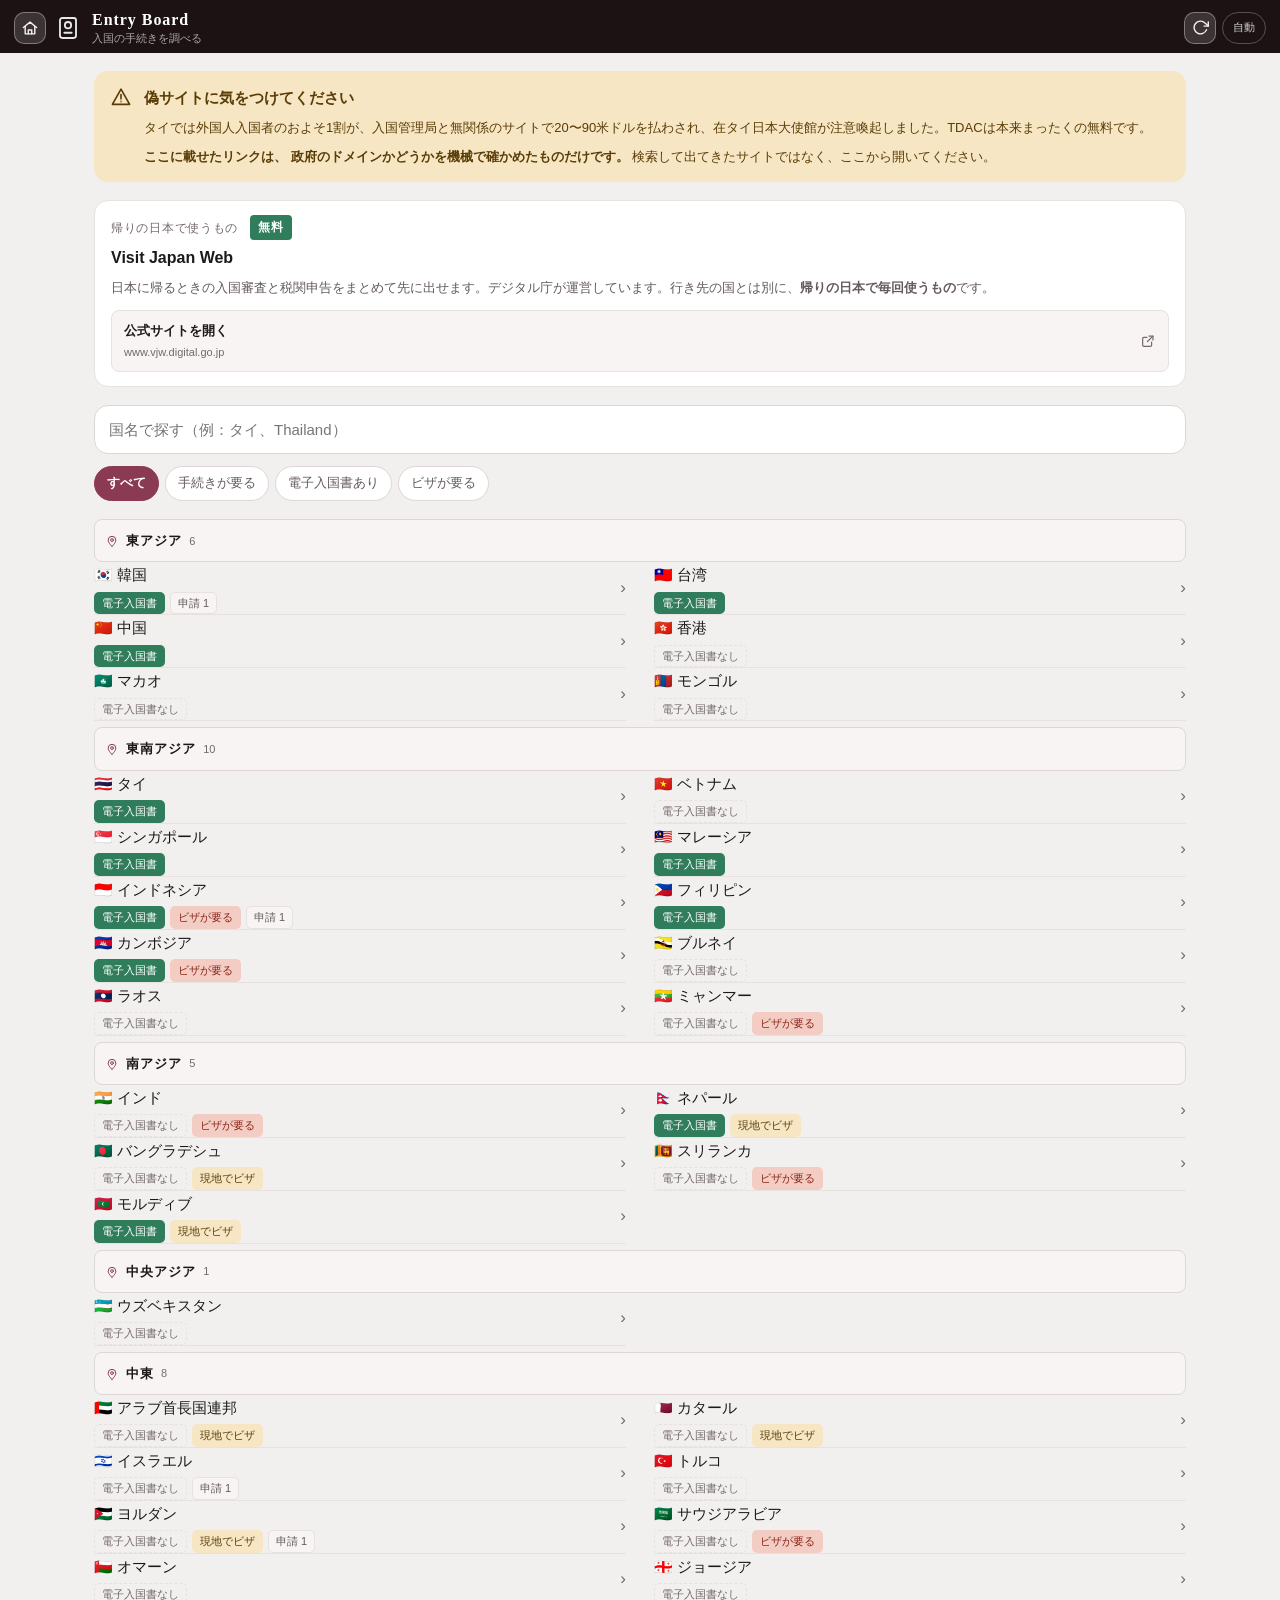
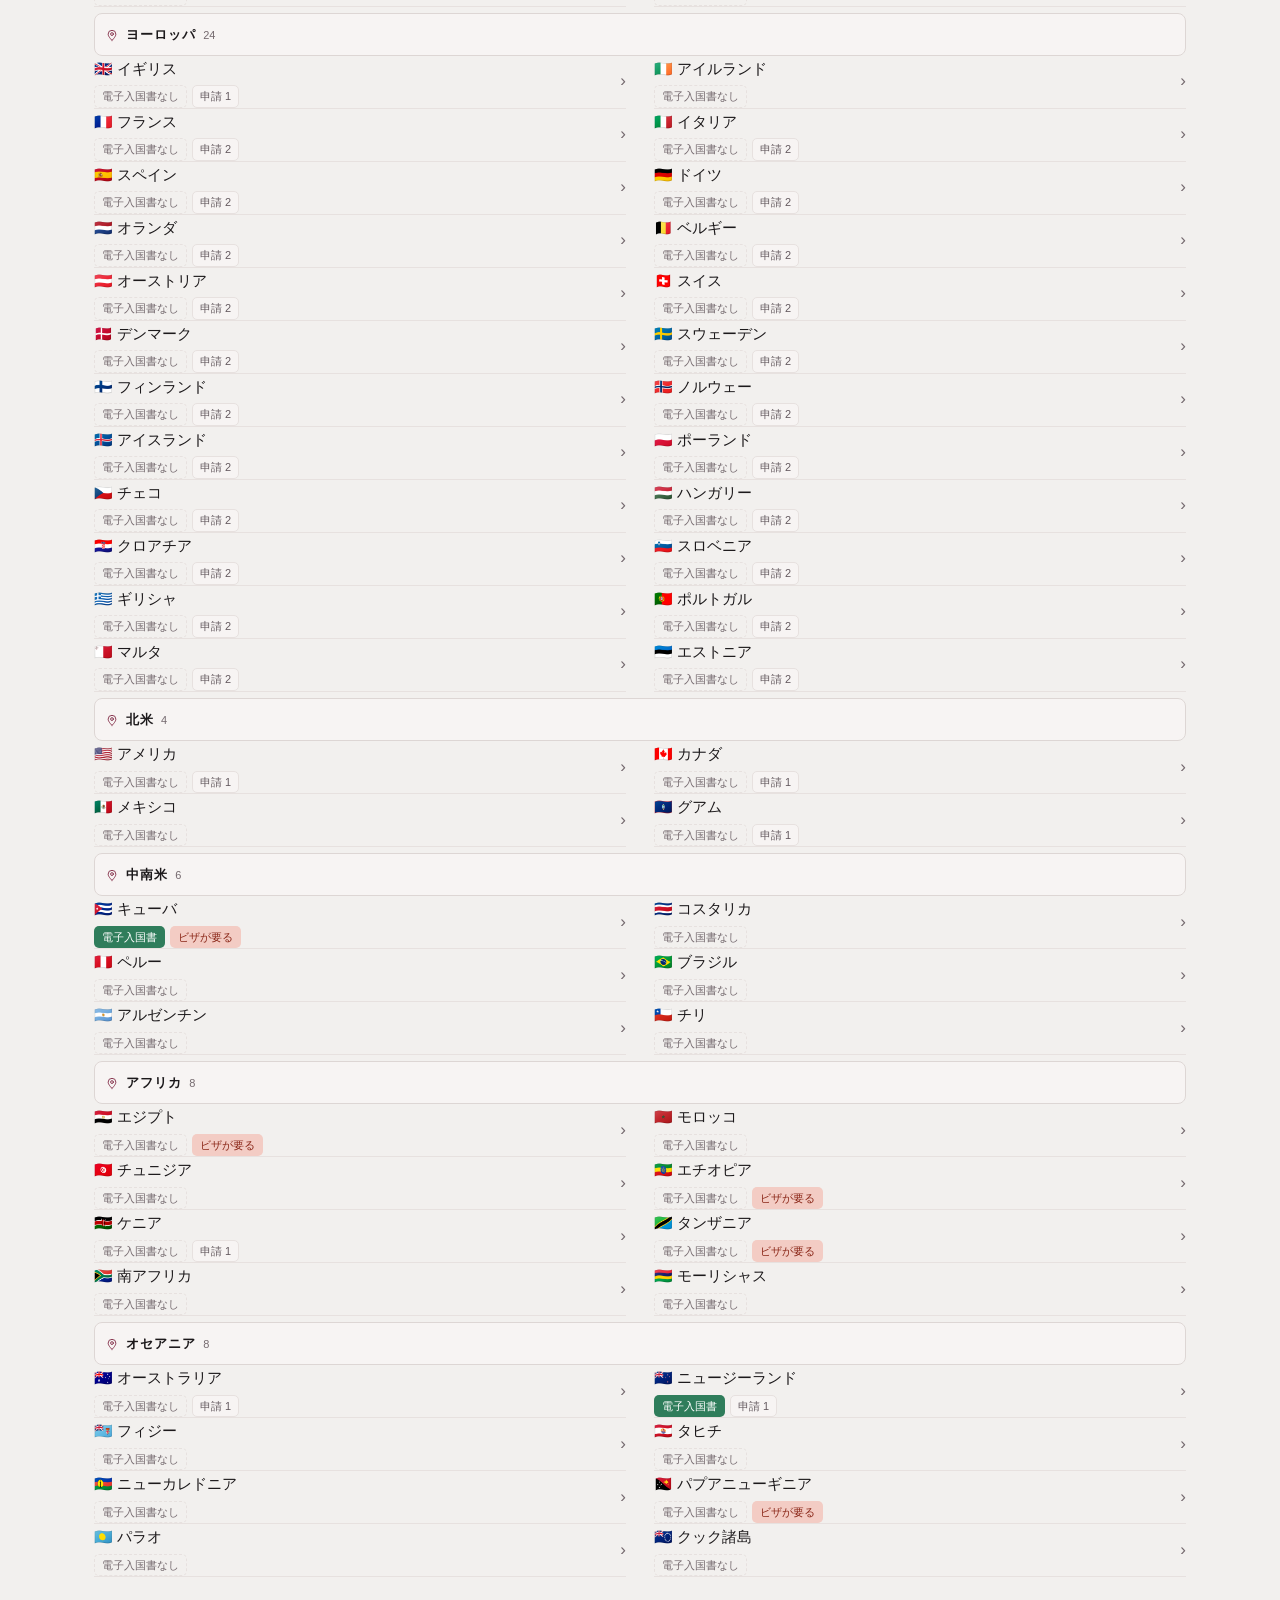
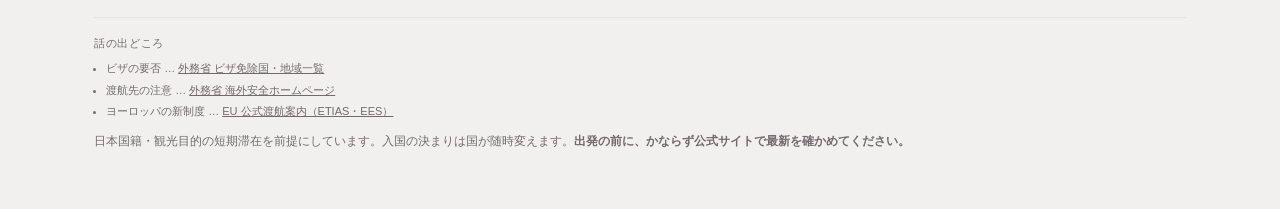
==== Entry-Board/index.html @ 62bd561e "入国の手続きを Entry Board として独立したアプリにした" ====
<!DOCTYPE html>
<html lang="ja">
<head>
<meta charset="UTF-8">
<meta name="viewport" content="width=device-width, initial-scale=1, viewport-fit=cover">
<meta name="apple-mobile-web-app-capable" content="yes">
<meta name="apple-mobile-web-app-status-bar-style" content="black-translucent">
<meta name="apple-mobile-web-app-title" content="Entry Board">
<meta name="theme-color" content="#1c1214">
<link rel="manifest" href="manifest.json">
<link rel="apple-touch-icon" href="img/app-icon-180.png">
<link rel="icon" type="image/png" sizes="192x192" href="img/app-icon-192.png">
<link rel="icon" type="image/png" sizes="512x512" href="img/app-icon-512.png">
<title>Entry Board</title>
<script>
/* 画面が描かれる前に明暗を決めます。
   ここを後回しにすると、暗い設定の端末で一瞬だけ白い画面が出てしまいます。 */
(function () {
  try {
    var pref = localStorage.getItem('entry-board-v1:theme') || 'auto';
    var dark = pref === 'dark' ||
               (pref === 'auto' && matchMedia('(prefers-color-scheme: dark)').matches);
    document.documentElement.dataset.theme = dark ? 'dark' : 'light';
  } catch (e) {
    document.documentElement.dataset.theme = 'light';
  }
})();
</script>
<!-- ★ ?v= は「読み込み直させるための版番号」です。
     css か js を直したら、ここの数字をすべて同じ値に1つ上げてください。 -->
<link rel="stylesheet" href="css/style.css?v=20260817a">
<!-- 色と書体。style.css より後ろで読むこと（土台の色を上書きするため） -->
<link rel="stylesheet" href="css/design.css?v=20260817a">
</head>
<body>

<!-- ===== しるしのもと =====
     形をここに1回だけ書いて、下や js から <use href="#i-○○"> で呼び出します。
     ★ i-home は Trip Board / Flight Board / Pack Board と同じ形です。
       4つそろえてください。 -->
<svg class="sprite" aria-hidden="true" focusable="false">
  <symbol id="i-home" viewBox="0 0 24 24">
    <g fill="none" stroke="currentColor" stroke-width="1.9"
       stroke-linecap="round" stroke-linejoin="round">
      <path d="M3.2 11.3 12 4.2l8.8 7.1"/>
      <path d="M5.6 10.1v9.7h12.8v-9.7"/>
      <path d="M9.7 19.8v-5.2h4.6v5.2"/>
    </g>
  </symbol>

  <!-- アプリのしるし。パスポートに判が押された形。アイコンと同じです -->
  <symbol id="i-passport" viewBox="0 0 24 24">
    <g fill="none" stroke="currentColor" stroke-width="1.7"
       stroke-linecap="round" stroke-linejoin="round">
      <rect x="4.6" y="2.8" width="14.8" height="18.4" rx="2.2"/>
      <circle cx="12" cy="9.4" r="2.9"/>
      <path d="M8.6 16.4h6.8"/>
    </g>
  </symbol>

  <!-- 外へ出るしるし。公式サイトへのリンクに付けます -->
  <symbol id="i-external" viewBox="0 0 24 24">
    <g fill="none" stroke="currentColor" stroke-width="1.8"
       stroke-linecap="round" stroke-linejoin="round">
      <path d="M13.4 4.6h6v6"/>
      <path d="m19.4 4.6-8.2 8.2"/>
      <path d="M17.4 13.8v4.4a1.8 1.8 0 0 1-1.8 1.8H5.8A1.8 1.8 0 0 1 4 18.2V8.4
               a1.8 1.8 0 0 1 1.8-1.8h4.4"/>
    </g>
  </symbol>

  <!-- 気をつけることのしるし -->
  <symbol id="i-warn" viewBox="0 0 24 24">
    <g fill="none" stroke="currentColor" stroke-width="1.8"
       stroke-linecap="round" stroke-linejoin="round">
      <path d="M12 3.4 21.4 20H2.6z"/>
      <path d="M12 9.4v4.6"/>
      <circle cx="12" cy="17" r=".2"/>
    </g>
  </symbol>

  <symbol id="i-search" viewBox="0 0 24 24">
    <g fill="none" stroke="currentColor" stroke-width="1.9" stroke-linecap="round">
      <circle cx="10.6" cy="10.6" r="6.6"/>
      <path d="m15.6 15.6 4.4 4.4"/>
    </g>
  </symbol>

  <!-- エリアの見出し -->
  <symbol id="i-pin" viewBox="0 0 24 24">
    <g fill="none" stroke="currentColor" stroke-width="1.7"
       stroke-linecap="round" stroke-linejoin="round">
      <path d="M12 21.2s6.6-6 6.6-10.6a6.6 6.6 0 1 0-13.2 0C5.4 15.2 12 21.2 12 21.2z"/>
      <circle cx="12" cy="10.4" r="2.4"/>
    </g>
  </symbol>

  <!-- 更新のしるし。時計回りの矢印は「読み込み直す」の共通の形です -->
  <symbol id="i-refresh" viewBox="0 0 24 24">
    <g fill="none" stroke="currentColor" stroke-width="2"
       stroke-linecap="round" stroke-linejoin="round">
      <polyline points="23 4 23 10 17 10"/>
      <path d="M20.49 15a9 9 0 1 1-2.12-9.36L23 10"/>
    </g>
  </symbol>
</svg>

<!-- ===== ヘッダー ===== -->
<header class="app-header">
  <div class="app-header__inner">
    <!-- 旅の道具箱（玄関）へ戻る。4つのアプリで同じ形・同じ大きさです -->
    <a class="home-link" href="../"
       title="旅の道具箱に戻る" aria-label="旅の道具箱に戻る">
      <svg class="home-link__icon" aria-hidden="true"><use href="#i-home"/></svg>
    </a>
    <button type="button" class="app-title" id="homeBtn" title="上に戻る">
      <span class="app-title__mark" aria-hidden="true">
        <svg class="app-title__glyph"><use href="#i-passport"/></svg>
      </span>
      <span class="app-title__text">
        <span class="app-title__main">Entry Board</span>
        <span class="app-title__sub">入国の手続きを調べる</span>
      </span>
    </button>
    <div class="head-btns">
      <!-- 手動での更新。ふだんは sw.js が自動で新しくします（js/update.js） -->
      <button type="button" class="head-icon" id="updateBtn"
              title="最新版に更新" aria-label="最新版に更新">
        <svg class="head-icon__i" aria-hidden="true"><use href="#i-refresh"/></svg>
      </button>
      <button type="button" class="head-btn" id="themeBtn">自動</button>
    </div>
  </div>
</header>

<main class="page">

  <section class="notice" id="loading">
    <span class="loader" aria-hidden="true">
      <svg class="loader__mark"><use href="#i-passport"/></svg>
    </span>
    <p class="notice__text">データを読み込んでいます…</p>
  </section>
  <section class="notice notice--error is-hidden" id="loadError">
    <p class="notice__text" id="loadErrorText"></p>
  </section>

  <div class="view is-hidden" id="view">

    <!-- ★この注意書きはいちばん上から動かさないでください。
         偽サイトで金を払ってしまう事故を防ぐのが、このアプリの一番の役目です。 -->
    <div class="alert">
      <svg class="alert__i" aria-hidden="true"><use href="#i-warn"/></svg>
      <div class="alert__body">
        <p class="alert__title">偽サイトに気をつけてください</p>
        <p class="alert__text" id="warnText"></p>
        <p class="alert__text"><strong>ここに載せたリンクは、
          政府のドメインかどうかを機械で確かめたものだけです。</strong>
          検索して出てきたサイトではなく、ここから開いてください。</p>
      </div>
    </div>

    <div class="vjw" id="japan"></div>

    <div class="search">
      <input type="search" class="search__input" id="search"
             placeholder="国名で探す（例：タイ、Thailand）"
             autocomplete="off" autocorrect="off" autocapitalize="off" spellcheck="false">
      <button type="button" class="search__clear is-hidden" id="searchClear" aria-label="消す">✕</button>
    </div>

    <div class="chips" id="filterChips"></div>

    <ul class="list" id="list"></ul>
  </div>

</main>

<!-- ===== 国ごとの中身 ===== -->
<div class="sheet-backdrop is-hidden" id="sheetBackdrop"></div>
<aside class="sheet is-hidden" id="sheet" role="dialog" aria-modal="true"
       aria-labelledby="sheetTitle">
  <div class="sheet__grip"></div>
  <div class="sheet__head">
    <h2 class="sheet__title" id="sheetTitle"></h2>
    <button type="button" class="sheet__close" id="sheetClose" aria-label="閉じる">✕</button>
  </div>
  <div class="sheet__body" id="sheetBody"></div>
</aside>

<script src="js/config.js?v=20260817a"></script>
<script src="js/app.js?v=20260817a"></script>
<script src="js/update.js?v=20260817a"></script>
</body>
</html>
---- Entry-Board/css/style.css ----
/* ============================================================
 *  Entry Board — 配置と大きさ
 *
 *  上半分は Trip Board の style.css から、共通の部品だけを
 *  そのまま持ってきています（ヘッダー・探す・一覧・詳細パネル）。
 *  4つのアプリで押す場所と大きさを揃えるためです。
 *  ★手で書き写したものではありません。中身を変えるときは、
 *    Trip Board 側も一緒に見てください。
 *
 *  下半分がこのアプリだけのものです。
 * ========================================================== */

/* ============================================================
 *  Trip Board — 土台
 *
 *  配置・大きさ・並び方はこのファイルが決めます。
 *  色と書体は design.css が後から重ねます。
 * ============================================================ */
* { box-sizing: border-box; }

html, body {
  margin: 0;
  padding: 0;
}

body {
  font-family: -apple-system, BlinkMacSystemFont, "Hiragino Sans",
               "Hiragino Kaku Gothic ProN", "Yu Gothic", sans-serif;
  font-size: 15px;
  line-height: 1.7;
  background: var(--bg);
  color: var(--text);
  -webkit-text-size-adjust: 100%;
  overflow-wrap: anywhere;
}

body.is-locked { overflow: hidden; }

a { color: inherit; }

/* ---------- しるし（アイコン） ----------
   形は index.html の <symbol> にあります。ここでは置き方だけを決めます。
   しるしのきまり：四角い枠で囲んだものは押せる、囲みのないものは飾りや目印。
   囲みを足すときは、押せるかどうかを確かめてからにしてください。 */
.sprite {
  position: absolute;
  width: 0;
  height: 0;
  overflow: hidden;
}

/* ---------- ヘッダー ---------- */
.app-header {
  position: sticky;
  top: 0;
  z-index: 30;
  background: var(--header-bg);
  padding-top: env(safe-area-inset-top);
}

.app-header__inner {
  display: flex;
  align-items: center;
  gap: 8px;
  padding: 10px 14px 8px;
}

/* ヘッダー左上の「旅の道具箱に戻る」ボタン。
   前は ◀ の1文字でしたが、薄くて小さく、戻る先も伝わりませんでした。
   家の形と塗りを入れて、押せる場所だとひと目で分かるようにしています。
   Flight Board 側と同じ寸法・同じ色にそろえてあります。 */
.home-link {
  position: relative;
  flex: 0 0 auto;
  width: 32px;
  height: 32px;
  display: flex;
  align-items: center;
  justify-content: center;
  border-radius: 10px;
  text-decoration: none;
  color: rgba(255, 255, 255, .92);
  background: rgba(255, 255, 255, .14);
  border: 1px solid rgba(255, 255, 255, .34);
}

/* 見た目は32pxのまま、指の当たり判定だけ44pxに広げます。
   見た目を44pxにするとヘッダーが窮屈になるためです。
   右隣のタイトルとは2px空くので、押し間違えは起きません。 */
.home-link::after {
  content: "";
  position: absolute;
  top: 50%;
  left: 50%;
  width: 44px;
  height: 44px;
  transform: translate(-50%, -50%);
}

.home-link__icon {
  width: 18px;
  height: 18px;
  display: block;
  fill: none;
  stroke: currentColor;
  stroke-width: 1.9;
  stroke-linecap: round;
  stroke-linejoin: round;
}

.home-link:active { background: rgba(255, 255, 255, .26); }

.app-title {
  display: flex;
  align-items: center;
  gap: 10px;
  background: none;
  border: 0;
  padding: 0;
  min-width: 0;
  color: #fff;
  font: inherit;
  text-align: left;
  cursor: pointer;
}

/* アプリのしるし。玄関のカードに置いてある地球と同じ形です。
   ここは囲みを付けません。左隣のホームボタンだけが囲みを持つので、
   「囲みがあるほうが押す場所」という区別がヘッダーの中で保てます。 */
.app-title__mark {
  flex: 0 0 auto;
  width: 28px;
  height: 28px;
  display: flex;
  align-items: center;
  justify-content: center;
}

.app-title__glyph { width: 26px; height: 26px; display: block; }

.app-title__text {
  display: flex;
  flex-direction: column;
  min-width: 0;
}

.app-title__main { font-size: 16px; line-height: 1.3; }

.app-title__sub {
  font-size: 10.5px;
  line-height: 1.4;
  color: rgba(255, 255, 255, .62);
}

.head-btns { margin-left: auto; display: flex; gap: 6px; flex: 0 0 auto; }

.head-btn {
  padding: 5px 10px;
  border: 1px solid rgba(255, 255, 255, .25);
  border-radius: 999px;
  background: transparent;
  color: rgba(255, 255, 255, .8);
  font: inherit;
  font-size: 10.5px;
  cursor: pointer;
  white-space: nowrap;
}

.head-btn:active { background: rgba(255, 255, 255, .1); }

/* ---------- ページ ---------- */
.page {
  max-width: 720px;
  margin: 0 auto;
  padding: 18px 14px 56px;
}

.view { animation: fade .18s ease; }

@keyframes fade { from { opacity: 0; } to { opacity: 1; } }

.is-hidden { display: none !important; }

.notice { padding: 40px 0; text-align: center; }

.notice__text { color: var(--text-sub); font-size: 13px; }

.notice--error .notice__text { color: var(--danger); }

/* 読み込み中のしるし。地球のまわりを点線の航路が回ります。
   ただの丸を回すより、このアプリが何を扱っているかが待ち時間に伝わります。 */
.loader {
  position: relative;
  display: block;
  width: 54px;
  height: 54px;
  margin: 0 auto 14px;
  color: var(--text-weak);
}

.loader__ring {
  position: absolute;
  inset: 0;
  width: 100%;
  height: 100%;
  animation: orbit 2.6s linear infinite;
}

.loader__mark { position: absolute; inset: 13px; width: 28px; height: 28px; }

@keyframes orbit { to { transform: rotate(360deg); } }

/* 動きを減らす設定の端末では回しません */
@media (prefers-reduced-motion: reduce) {
  .loader__ring { animation: none; }
}

.empty {
  padding: 28px 12px;
  text-align: center;
  color: var(--text-weak);
  font-size: 13px;
  list-style: none;
}

.empty__i {
  display: block;
  width: 26px;
  height: 26px;
  margin: 0 auto 10px;
  opacity: .45;
}

/* ---------- 検索欄 ---------- */
.search { position: relative; margin: 0 0 12px; }

.search__input {
  width: 100%;
  padding: 11px 38px 11px 14px;
  border: 1px solid var(--line);
  border-radius: var(--radius);
  background: var(--surface);
  color: var(--text);
  font: inherit;
  font-size: 15px;         /* iOS で拡大されないよう16px近くを保つ */
  -webkit-appearance: none;
}

.search__input:focus { outline: 2px solid var(--accent); outline-offset: -1px; }

.search__clear {
  position: absolute;
  right: 6px;
  top: 50%;
  transform: translateY(-50%);
  width: 28px;
  height: 28px;
  border: 0;
  border-radius: 50%;
  background: var(--surface-2);
  color: var(--text-sub);
  font-size: 12px;
  cursor: pointer;
}

.chips {
  display: flex;
  flex-wrap: wrap;
  gap: 6px;
  margin-bottom: 12px;
}

.chips--months .chip { min-width: 44px; justify-content: center; }

.chip {
  display: inline-flex;
  align-items: center;
  gap: 4px;
  padding: 6px 12px;
  border: 1px solid var(--line);
  border-radius: 999px;
  background: var(--surface);
  color: var(--text-sub);
  font: inherit;
  font-size: 12.5px;
  cursor: pointer;
  white-space: nowrap;
}

/* ---------- 一覧 ---------- */
.list { list-style: none; margin: 0; padding: 0; }

.list__item {
  display: flex;
  align-items: center;
  gap: 12px;
  border-bottom: 1px solid var(--line-2);
  cursor: pointer;
}

.list__item:active { background: var(--surface-2); }

/* エリアの見出し。上に貼り付いて、下へたどっても今どのエリアかが分かります */
.list__group {
  position: sticky;
  top: var(--header-h, 0px);
  z-index: 5;
  display: flex;
  /* しるしを足したので、文字の下端そろえ（baseline）から中央そろえに変えました。
     baseline のままだと、絵だけが一段下がって見えます。 */
  align-items: center;
  gap: 7px;
  padding: 10px 10px 9px;
  margin-top: 6px;
  background: var(--surface-2);
  border: 1px solid var(--line);
  border-radius: 8px;
  font-size: 13px;
  font-weight: 600;
  letter-spacing: .08em;
  color: var(--text);
}

.list__group-n { font-size: 11px; font-weight: 400; color: var(--text-weak);
                 letter-spacing: 0; }

.list__group-i { flex: 0 0 auto; width: 14px; height: 14px; color: var(--accent); }

.list__body { flex: 1 1 auto; min-width: 0; }

.list__name {
  margin: 0;
  font-size: 15px;
  overflow: hidden;
  text-overflow: ellipsis;
  white-space: nowrap;
}

.list__chev { flex: 0 0 auto; color: var(--text-weak); font-size: 17px; }

/* ---------- 詳細パネル ---------- */
.sheet-backdrop {
  position: fixed;
  inset: 0;
  z-index: 40;
  background: rgba(0, 0, 0, .42);
}

.sheet {
  position: fixed;
  z-index: 41;
  left: 0;
  right: 0;
  bottom: 0;
  max-height: 90vh;
  display: flex;
  flex-direction: column;
  background: var(--surface);
  border-radius: 18px 18px 0 0;
  box-shadow: 0 -8px 40px rgba(0, 0, 0, .22);
  animation: slideup .22s ease;
}

@keyframes slideup { from { transform: translateY(14px); opacity: .6; } }

@media (min-width: 700px) {
  .sheet {
    left: 50%;
    right: auto;
    bottom: auto;
    top: 50%;
    width: 640px;
    transform: translate(-50%, -50%);
    border-radius: 18px;
    max-height: 86vh;
  }
  @keyframes slideup { from { opacity: .4; } }
}

.sheet__grip {
  width: 36px;
  height: 4px;
  border-radius: 999px;
  background: var(--line);
  margin: 8px auto 0;
}

.sheet__head {
  display: flex;
  align-items: center;
  gap: 10px;
  padding: 10px 16px 8px;
  border-bottom: 1px solid var(--line-2);
}

.sheet__title { margin: 0; font-size: 18px; flex: 1 1 auto; }

.sheet__close {
  flex: 0 0 auto;
  width: 30px; height: 30px;
  border: 0;
  border-radius: 50%;
  background: var(--surface-2);
  color: var(--text-sub);
  cursor: pointer;
}

.sheet__body {
  overflow-y: auto;
  -webkit-overflow-scrolling: touch;
  padding: 16px 16px calc(28px + env(safe-area-inset-bottom));
}

/* ---------- 出典 ---------- */
.sources {
  margin-top: 40px;
  padding-top: 16px;
  border-top: 1px solid var(--line-2);
  font-size: 11px;
  color: var(--text-weak);
}

.sources__head { margin: 0 0 6px; letter-spacing: .06em; }

.sources ul { margin: 0; padding-left: 1.1em; }

.sources li { margin-bottom: 3px; }

/* ===== 更新ボタン =====
   ホームボタンと同じ「囲みのある四角＝押せる」に揃えています。
   押しているあいだは矢印が回って、待っていることが分かるようにします。 */
.head-icon {
  position: relative;
  flex: 0 0 auto;
  width: 32px;
  height: 32px;
  display: flex;
  align-items: center;
  justify-content: center;
  padding: 0;
  border-radius: 10px;
  font: inherit;
  cursor: pointer;
}

/* 見た目は32pxのまま、指の当たり判定だけ44pxに広げます */
.head-icon::after {
  content: "";
  position: absolute;
  top: 50%;
  left: 50%;
  width: 44px;
  height: 44px;
  transform: translate(-50%, -50%);
}

.head-icon__i { width: 17px; height: 17px; display: block; }

.head-icon.is-busy { pointer-events: none; }

.head-icon.is-busy .head-icon__i { animation: spin .9s linear infinite; }

@keyframes spin { to { transform: rotate(360deg); } }

@media (prefers-reduced-motion: reduce) {
  .head-icon.is-busy .head-icon__i { animation: none; opacity: .5; }
}

/* ===== 画面の上に出る短い知らせ =====
   押したのに何も言われないと、効いたのかどうか分かりません。 */
.toast {
  position: fixed;
  left: 50%;
  top: calc(14px + env(safe-area-inset-top));
  z-index: 60;
  margin: 0;
  padding: 9px 18px;
  max-width: calc(100vw - 32px);
  border-radius: 999px;
  font-size: 13px;
  text-align: center;
  transform: translate(-50%, -14px);
  opacity: 0;
  transition: opacity .3s ease, transform .3s ease;
  pointer-events: none;
}

.toast.is-on { opacity: 1; transform: translate(-50%, 0); }

.head-icon {
  border: 1px solid rgba(255, 255, 255, .34);
  background: rgba(255, 255, 255, .14);
  color: rgba(255, 255, 255, .92);
}

.head-icon:active { background: rgba(255, 255, 255, .26); }

.toast {
  background: var(--text);
  color: var(--bg);
  box-shadow: 0 2px 10px rgba(0, 0, 0, .3);
}

/* ============================================================
 *  パソコンなど横に広い画面
 *
 *  中身の幅を720pxで止めていたので、1440pxの画面では
 *  左右に360pxずつ空いていました。使える場所を増やします。
 *
 *  ただし「1本の列のまま横に伸ばす」のはしません。
 *  国名と右端の矢印が離れすぎて、目で追えなくなるからです。
 *  一覧は2列に分け、表は列の幅の配り方を変えます。
 * ============================================================ */
@media (min-width: 900px) {
  .page { max-width: 1120px; }
  /* ---- 探す・時差の一覧を2列にする ---- */
  .list {
    display: grid;
    grid-template-columns: 1fr 1fr;
    column-gap: 28px;
  }
  /* エリアの見出しと「見つかりません」は2列にまたがらせます */
  .list__group,
  .empty { grid-column: 1 / -1; }
}

/* さらに広い画面。むやみに広げると1行が長くなりすぎるので、
   ここで頭打ちにします。 */
@media (min-width: 1400px) {
  .page { max-width: 1240px; }
}

/* ============================================================
 *  ここからが Entry Board だけのもの
 *
 *  見た目でいちばん大事なのは「料金」と「公式サイトへの入口」です。
 *  偽サイトで金を払う事故を防ぐのがこのアプリの役目なので、
 *  無料かどうかがひと目で分かるようにしています。
 * ========================================================== */

/* ---- 偽サイトの注意。いちばん上から動かさないこと ---- */
.alert {
  display: flex; gap: 12px; align-items: flex-start;
  margin: 0 0 18px; padding: 14px 16px;
  border-radius: var(--radius);
  background: var(--warn-bg); color: var(--warn-fg);
}
.alert__i { width: 22px; height: 22px; flex: 0 0 22px; margin-top: 1px; }
.alert__title { margin: 0 0 6px; font-weight: 700; font-size: 15px; }
.alert__text { margin: 0 0 6px; font-size: 13px; line-height: 1.75; }
.alert__text:last-child { margin-bottom: 0; }

/* ---- 帰りの日本 ---- */
.vjw {
  margin: 0 0 18px; padding: 14px 16px;
  border: 1px solid var(--line-2); border-radius: var(--radius);
  background: var(--surface);
}
.vjw__head { margin: 0 0 4px; font-size: 12px; letter-spacing: .06em;
             color: var(--text-weak); }
.vjw__name { margin: 0 0 6px; font-weight: 700; font-size: 16px; }
.vjw__note { margin: 0 0 10px; font-size: 13px; line-height: 1.75;
             color: var(--text-sub); }

/* ---- 一覧の行に出すしるし ---- */
.etags { margin: 4px 0 0; display: flex; flex-wrap: wrap; gap: 5px; }
.etag {
  display: inline-block; padding: 2px 7px; border-radius: 5px;
  font-size: 11px; line-height: 1.5; white-space: nowrap;
  border: 1px solid var(--line-2); color: var(--text-sub);
}
.etag--card   { border-color: transparent; background: var(--ok); color: var(--on-ok); }
.etag--visa   { border-color: transparent; background: var(--need-bg);
                color: var(--need-fg); }
.etag--onsite { border-color: transparent; background: var(--warn-bg);
                color: var(--warn-fg); }
.etag--other  { background: var(--surface-2); }
.etag--dim    { color: var(--text-weak); border-style: dashed; }

/* ---- 手続きの札 ---- */
.procs { margin: 4px 0 0; }
.proc {
  margin: 0 0 10px; padding: 12px 14px;
  border: 1px solid var(--line-2); border-radius: 10px;
  background: var(--surface);
  /* 左の帯で種類が分かります。文字を読む前に当たりが付くように */
  border-left: 3px solid var(--line-2);
}
.proc--card   { border-left-color: var(--ok); }
.proc--ok     { border-left-color: var(--ok); }
.proc--need   { border-left-color: var(--need-fg); }
.proc--onsite { border-left-color: var(--warn-fg); }
.proc--other  { border-left-color: var(--accent); }
.proc--none   { background: transparent; border-style: dashed; }

.proc__head { margin: 0; font-size: 15px; font-weight: 700; line-height: 1.7; }
.proc__kind {
  display: inline-block; margin-right: 8px; padding: 1px 7px;
  border-radius: 4px; background: var(--surface-2);
  font-size: 11px; font-weight: 600; letter-spacing: .04em;
  color: var(--text-sub); vertical-align: 2px;
}
.proc__kind--none { opacity: .6; }
.proc__stay { margin-left: 8px; font-size: 13px; font-weight: 400;
              color: var(--text-sub); }
.proc__when { margin: 6px 0 0; font-size: 12px; color: var(--text-weak); }
.proc__note { margin: 6px 0 0; font-size: 13px; line-height: 1.8;
              color: var(--text-sub); }
.proc__note strong { color: var(--text); }
.proc__caution {
  margin: 12px 0 0; padding: 10px 12px; border-radius: 8px;
  background: var(--surface-2); font-size: 12px; line-height: 1.8;
  color: var(--text-sub);
}

/* ---- 料金。無料かどうかがこのアプリの肝です ---- */
.fee {
  display: inline-block; margin-left: 8px; padding: 1px 7px;
  border-radius: 4px; border: 1px solid var(--line-2);
  font-size: 12px; font-weight: 600; color: var(--text-sub); vertical-align: 1px;
}
.fee--free { border-color: transparent; background: var(--ok); color: var(--on-ok); }

/* ---- 公式サイトへの入口 ----
   ホスト名をわざと出しています。押す前に「政府のドメインか」を
   自分の目でも確かめられるようにするためです。 */
.gov {
  display: flex; align-items: center; gap: 10px;
  margin: 10px 0 0; padding: 9px 12px;
  border: 1px solid var(--line-2); border-radius: 8px;
  background: var(--surface-2); text-decoration: none; color: inherit;
}
.gov:hover { border-color: var(--accent); }
.gov__body { flex: 1; min-width: 0; }
.gov__label { display: block; font-size: 13px; font-weight: 600; }
.gov__url {
  display: block; margin-top: 1px; font-size: 11px; color: var(--text-weak);
  overflow: hidden; text-overflow: ellipsis; white-space: nowrap;
}
.gov__i { width: 16px; height: 16px; flex: 0 0 16px; color: var(--text-weak); }

.sources__note { margin: 10px 0 0; font-size: 12px; line-height: 1.8;
                 color: var(--text-weak); }

/* ---- パソコンでは2列 ---- */
@media (min-width: 900px) {
  .list { display: grid; grid-template-columns: 1fr 1fr; column-gap: 28px; }
  .list__group, .empty { grid-column: 1 / -1; }
  .procs { display: grid; grid-template-columns: 1fr 1fr; gap: 0 16px; }
}
---- Entry-Board/css/design.css ----
/* ============================================================
 *  Entry Board — 色と書体
 *
 *  style.css より後ろで読むこと。
 *
 *  Trip Board（藍）・Flight Board（金）・Pack Board（緑）と
 *  兄弟に見えるよう、明朝体の見出しと細い線という作りは揃えています。
 *  違うのは主色で、こちらは**あずき色**です。4つ並べたときに
 *  色だけで取り違えないようにするための決めごとです。
 *  入国の判（スタンプ）の色から取っています。
 *
 *  数値はコントラスト比を確かめたうえで決めています。
 *  本文と背景で 4.5 : 1 以上を保っています。
 * ============================================================ */

/* ---- 明るいとき ---- */
:root {
  --bg:        #f2f0ee;
  --surface:   #ffffff;
  --surface-2: #f7f4f3;
  --line:      #ddd6d4;
  --line-2:    #e7e1df;
  --text:      #1c191b;   /* 17.4 : 1 */
  --text-sub:  #645a5f;   /*  6.6 : 1 */
  --text-weak: #74696e;   /*  5.3 : 1 */
  --accent:    #8a3a52;   /* あずき。7.5 : 1 */
  --on-accent: #ffffff;
  --header-bg: #1c1214;
  --danger:    #9c3320;
  --radius:    14px;

  /* 手続きの重さを表す3色。既にある物差しを使い回さず、
     このアプリだけの意味（無料／当日／事前）に割り当てています。 */
  --ok:        #2f7d5b;   /* 無料・手続き不要。白文字で 5.0 : 1 */
  --on-ok:     #ffffff;
  --warn-bg:   #f6e6c4;   /* 現地で取る＝当日にやることがある */
  --warn-fg:   #5a3c06;   /* 8.2 : 1 */
  --need-bg:   #f3ccc4;   /* 事前にビザが要る＝行く前にやることがある */
  --need-fg:   #8a2617;   /* 6.0 : 1 */
}

/* ---- 暗いとき ---- */
:root[data-theme="dark"] {
  --bg:        #120e10;
  --surface:   #1b1618;
  --surface-2: #221c1e;
  --line:      #3a3134;
  --line-2:    #2e2729;
  --text:      #ece7e9;   /* 15.7 : 1 */
  --text-sub:  #aaa0a4;   /*  7.5 : 1 */
  --text-weak: #958a8e;   /*  5.8 : 1 */
  --accent:    #e8a0b4;   /* 暗い地の上なので明るく反転。9.2 : 1 */
  --on-accent: #120e10;
  --header-bg: #0b0709;
  --danger:    #e0806c;

  --ok:        #5fbf92;   /* 8.5 : 1 */
  --on-ok:     #120e10;
  --warn-bg:   #3a3110;
  --warn-fg:   #e8d59a;   /* 8.9 : 1 */
  --need-bg:   #48221a;
  --need-fg:   #f2b3a2;   /* 7.7 : 1 */
}

/* ---- 見出しは明朝体。4つのアプリで揃えた家族の印 ---- */
.app-title__main,
.sheet__title {
  font-family: "Hiragino Mincho ProN", "Yu Mincho", serif;
  font-weight: 600;
  letter-spacing: .06em;
}

.app-title__mark { color: rgba(255, 255, 255, .9); }

/* ---- 選んでいる絞り込み ---- */
.chip.is-active {
  background: var(--accent);
  border-color: var(--accent);
  color: var(--on-accent);
  font-weight: 600;
}

/* ---- 短い知らせ（更新ボタンが出すもの） ---- */
.toast {
  background: var(--text);
  color: var(--bg);
  box-shadow: 0 2px 12px rgba(0, 0, 0, .28);
}
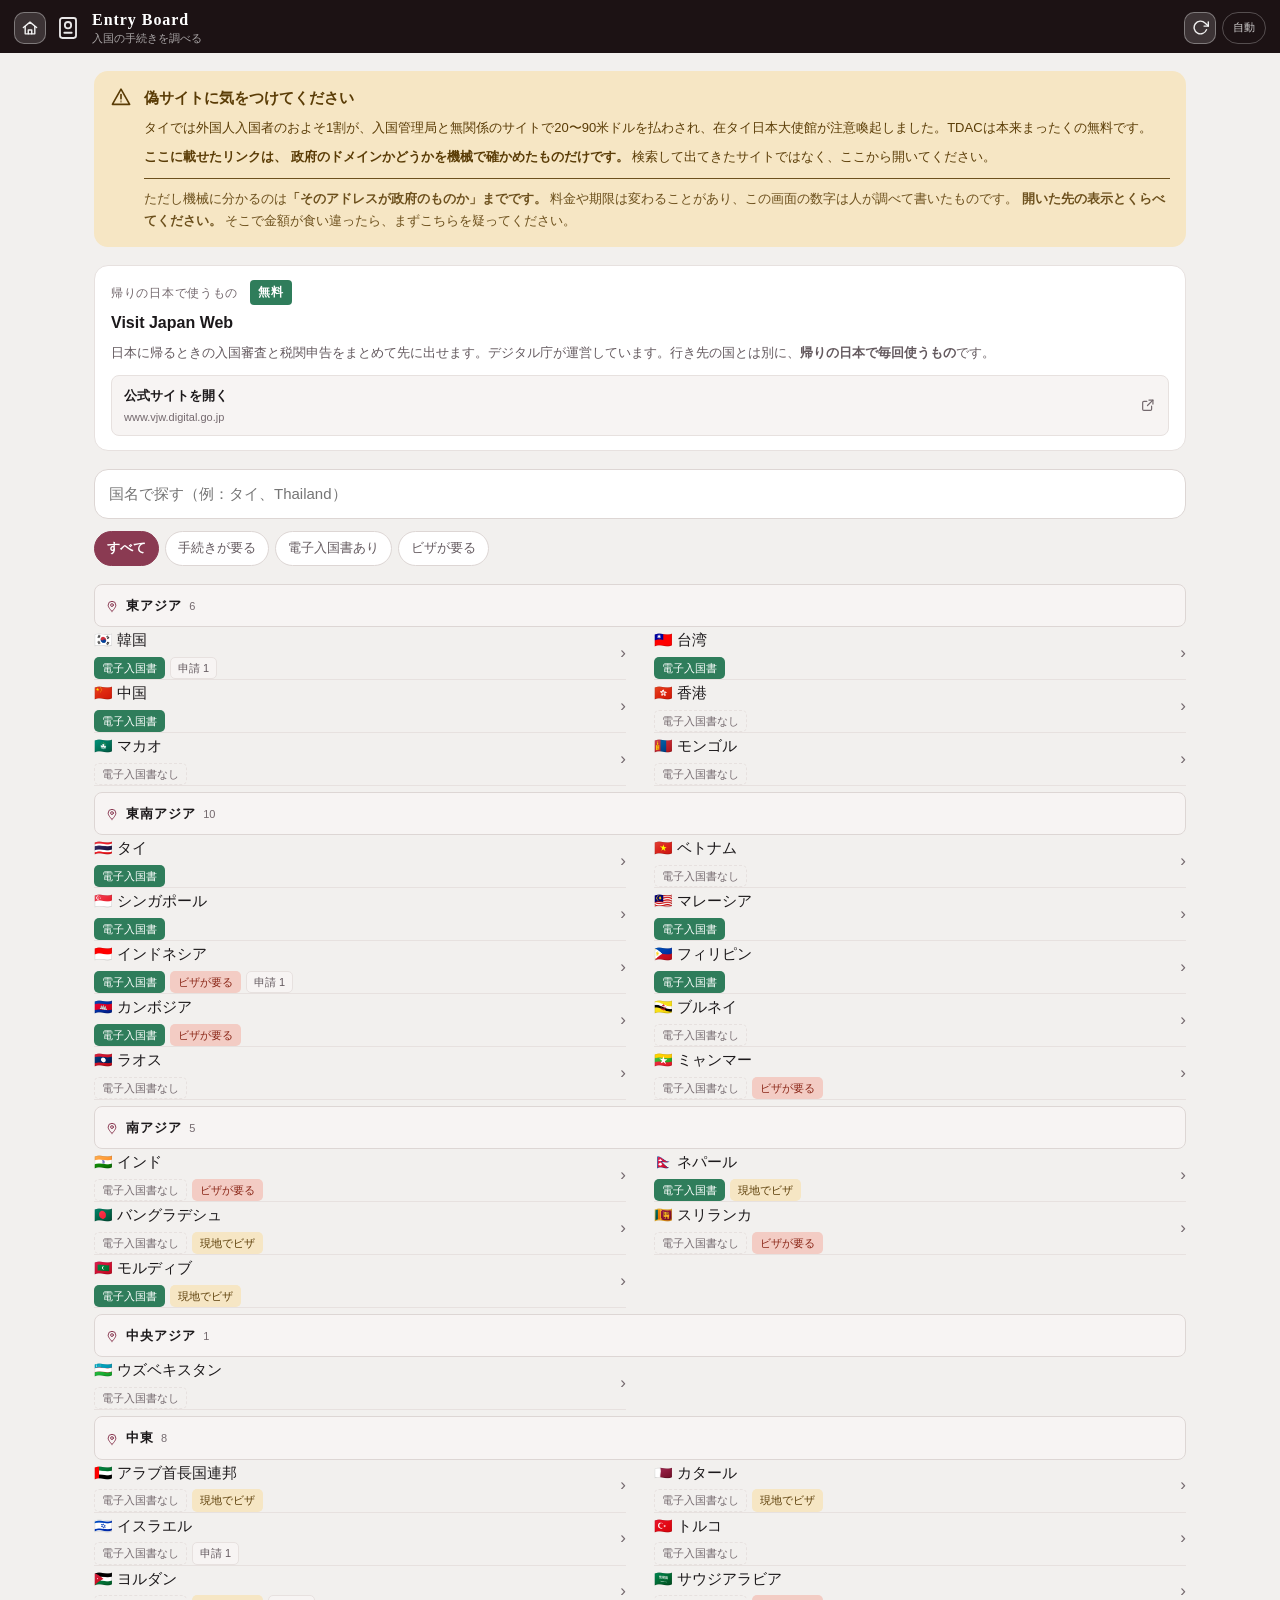
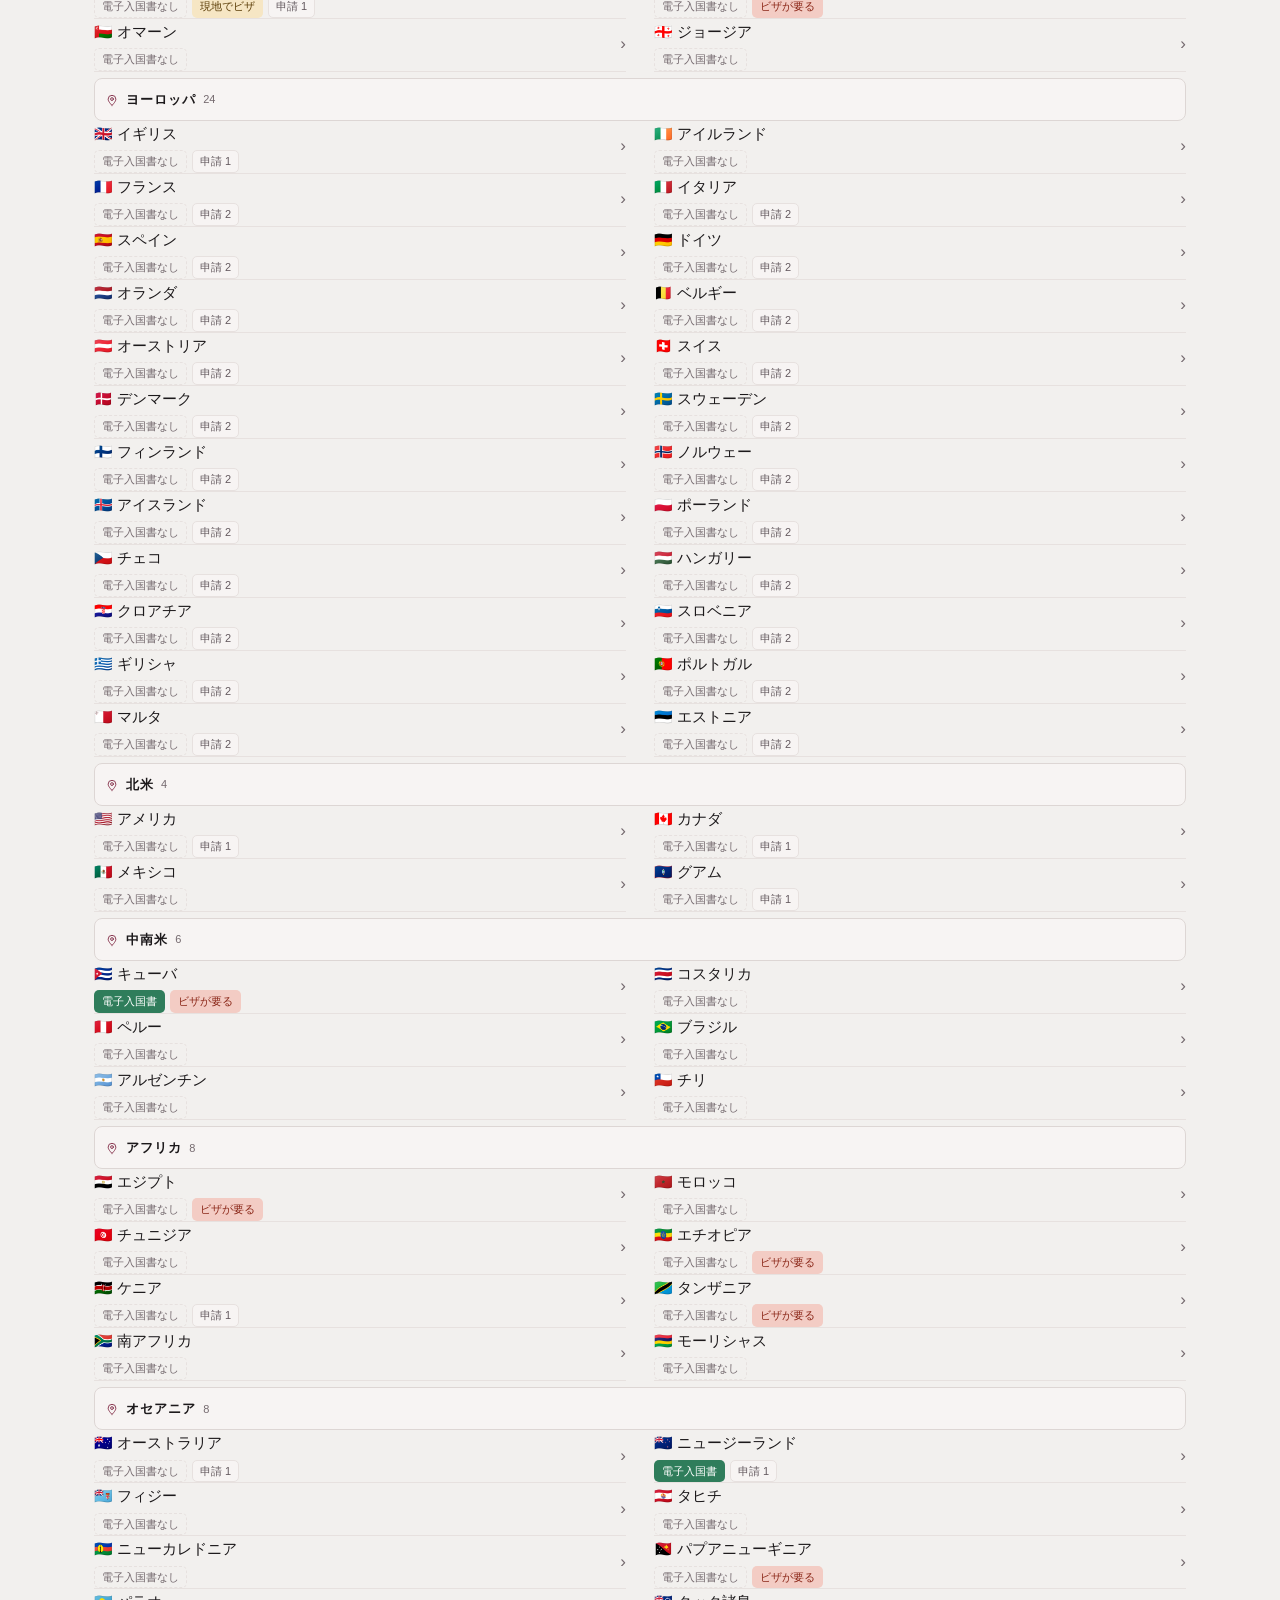
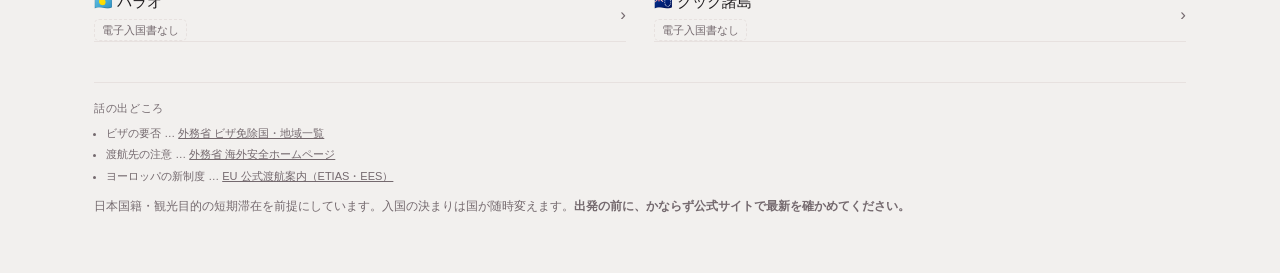
==== commit 27171554: "確かめの限界を画面に書き、例外表を1件に絞った" ====
--- a/Entry-Board/index.html
+++ b/Entry-Board/index.html
@@ -28,9 +28,9 @@
 </script>
 <!-- ★ ?v= は「読み込み直させるための版番号」です。
      css か js を直したら、ここの数字をすべて同じ値に1つ上げてください。 -->
-<link rel="stylesheet" href="css/style.css?v=20260817a">
+<link rel="stylesheet" href="css/style.css?v=20260817b">
 <!-- 色と書体。style.css より後ろで読むこと（土台の色を上書きするため） -->
-<link rel="stylesheet" href="css/design.css?v=20260817a">
+<link rel="stylesheet" href="css/design.css?v=20260817b">
 </head>
 <body>
 
@@ -157,6 +157,13 @@
         <p class="alert__text"><strong>ここに載せたリンクは、
           政府のドメインかどうかを機械で確かめたものだけです。</strong>
           検索して出てきたサイトではなく、ここから開いてください。</p>
+        <!-- ★確かめられていないことまで確かめたように読めては困るので、
+             どこまでが機械で分かることかを書いておきます。 -->
+        <p class="alert__text alert__text--limit">
+          ただし機械に分かるのは<strong>「そのアドレスが政府のものか」までです。</strong>
+          料金や期限は変わることがあり、この画面の数字は人が調べて書いたものです。
+          <strong>開いた先の表示とくらべてください。</strong>
+          そこで金額が食い違ったら、まずこちらを疑ってください。</p>
       </div>
     </div>
 
@@ -188,8 +195,8 @@
   <div class="sheet__body" id="sheetBody"></div>
 </aside>
 
-<script src="js/config.js?v=20260817a"></script>
-<script src="js/app.js?v=20260817a"></script>
-<script src="js/update.js?v=20260817a"></script>
+<script src="js/config.js?v=20260817b"></script>
+<script src="js/app.js?v=20260817b"></script>
+<script src="js/update.js?v=20260817b"></script>
 </body>
 </html>
--- a/Entry-Board/css/style.css
+++ b/Entry-Board/css/style.css
@@ -648,3 +648,11 @@
   .list__group, .empty { grid-column: 1 / -1; }
   .procs { display: grid; grid-template-columns: 1fr 1fr; gap: 0 16px; }
 }
+
+/* 確かめの限界を書いた行。注意そのものより一段落として、
+   読む順番が「まず注意 → つぎに限界」になるようにします */
+.alert__text--limit {
+  margin-top: 10px; padding-top: 10px;
+  border-top: 1px solid currentColor;
+  opacity: .88; font-size: 12.5px;
+}
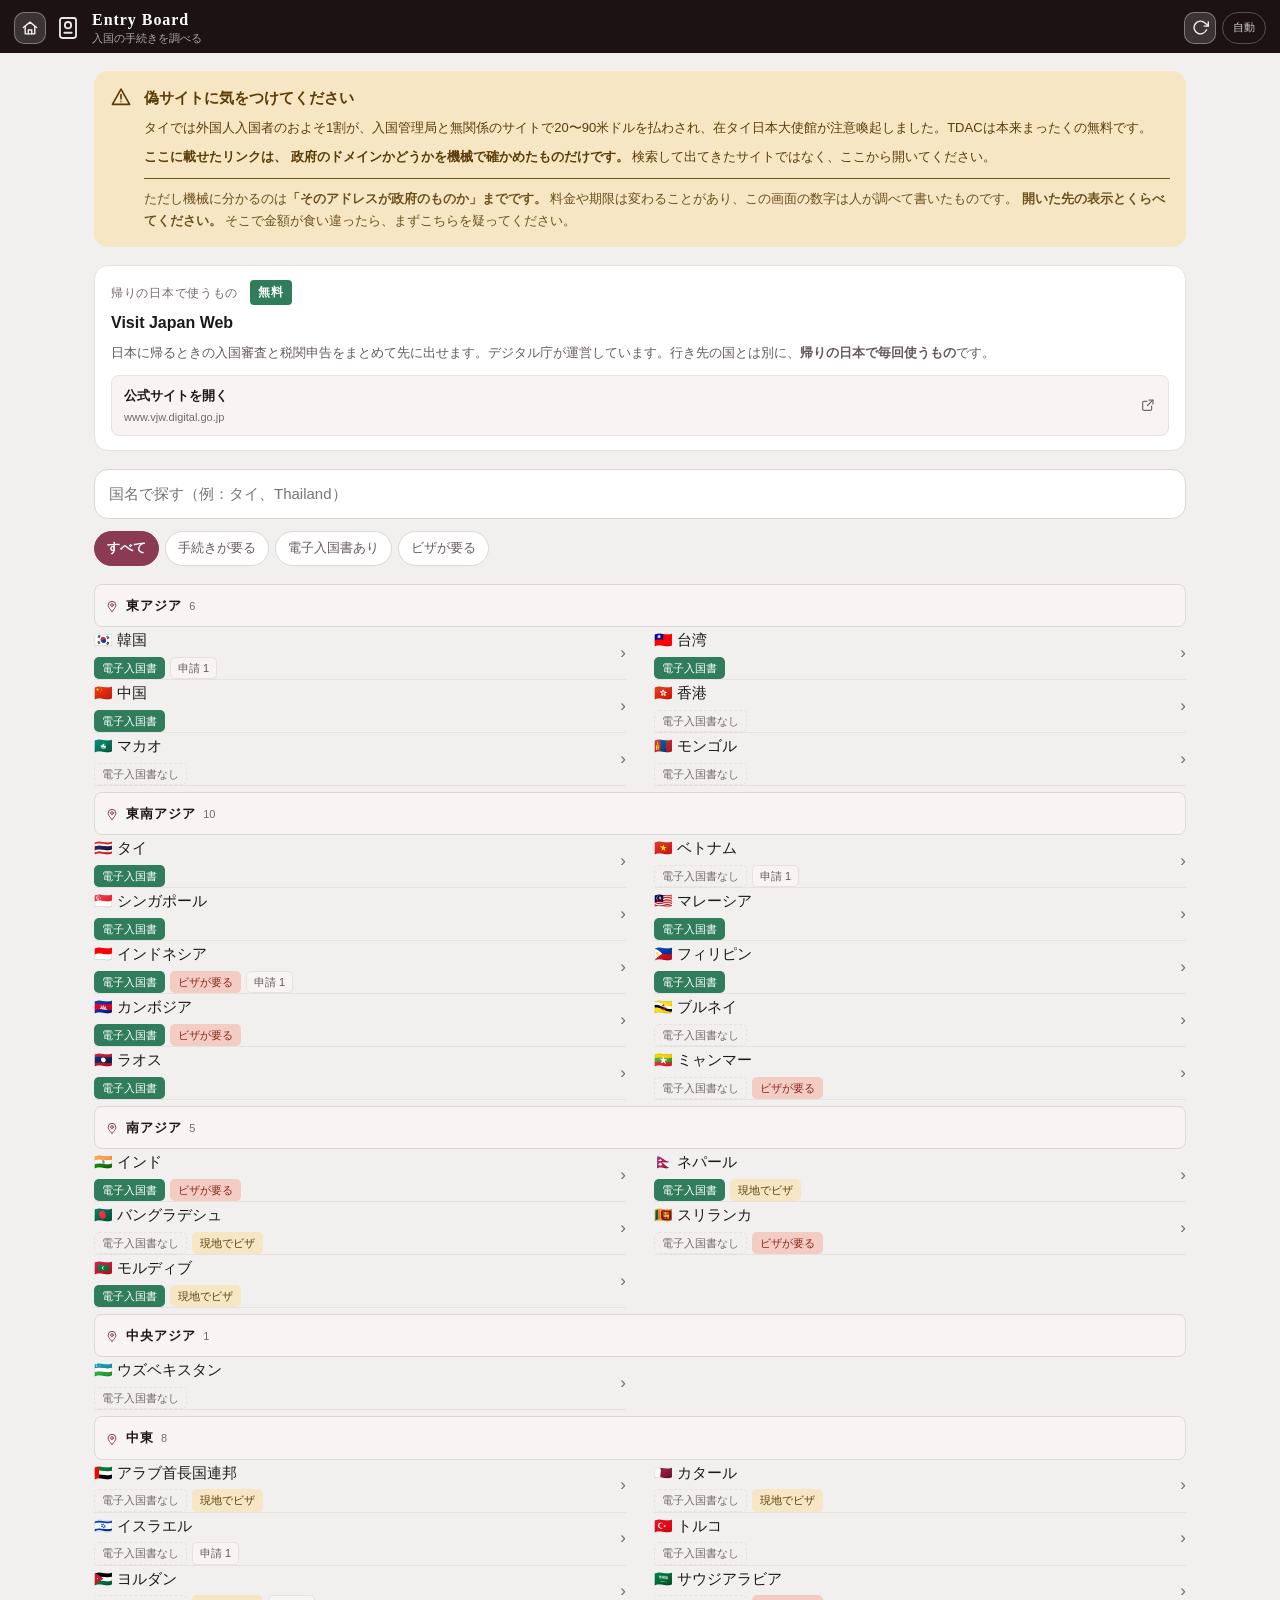
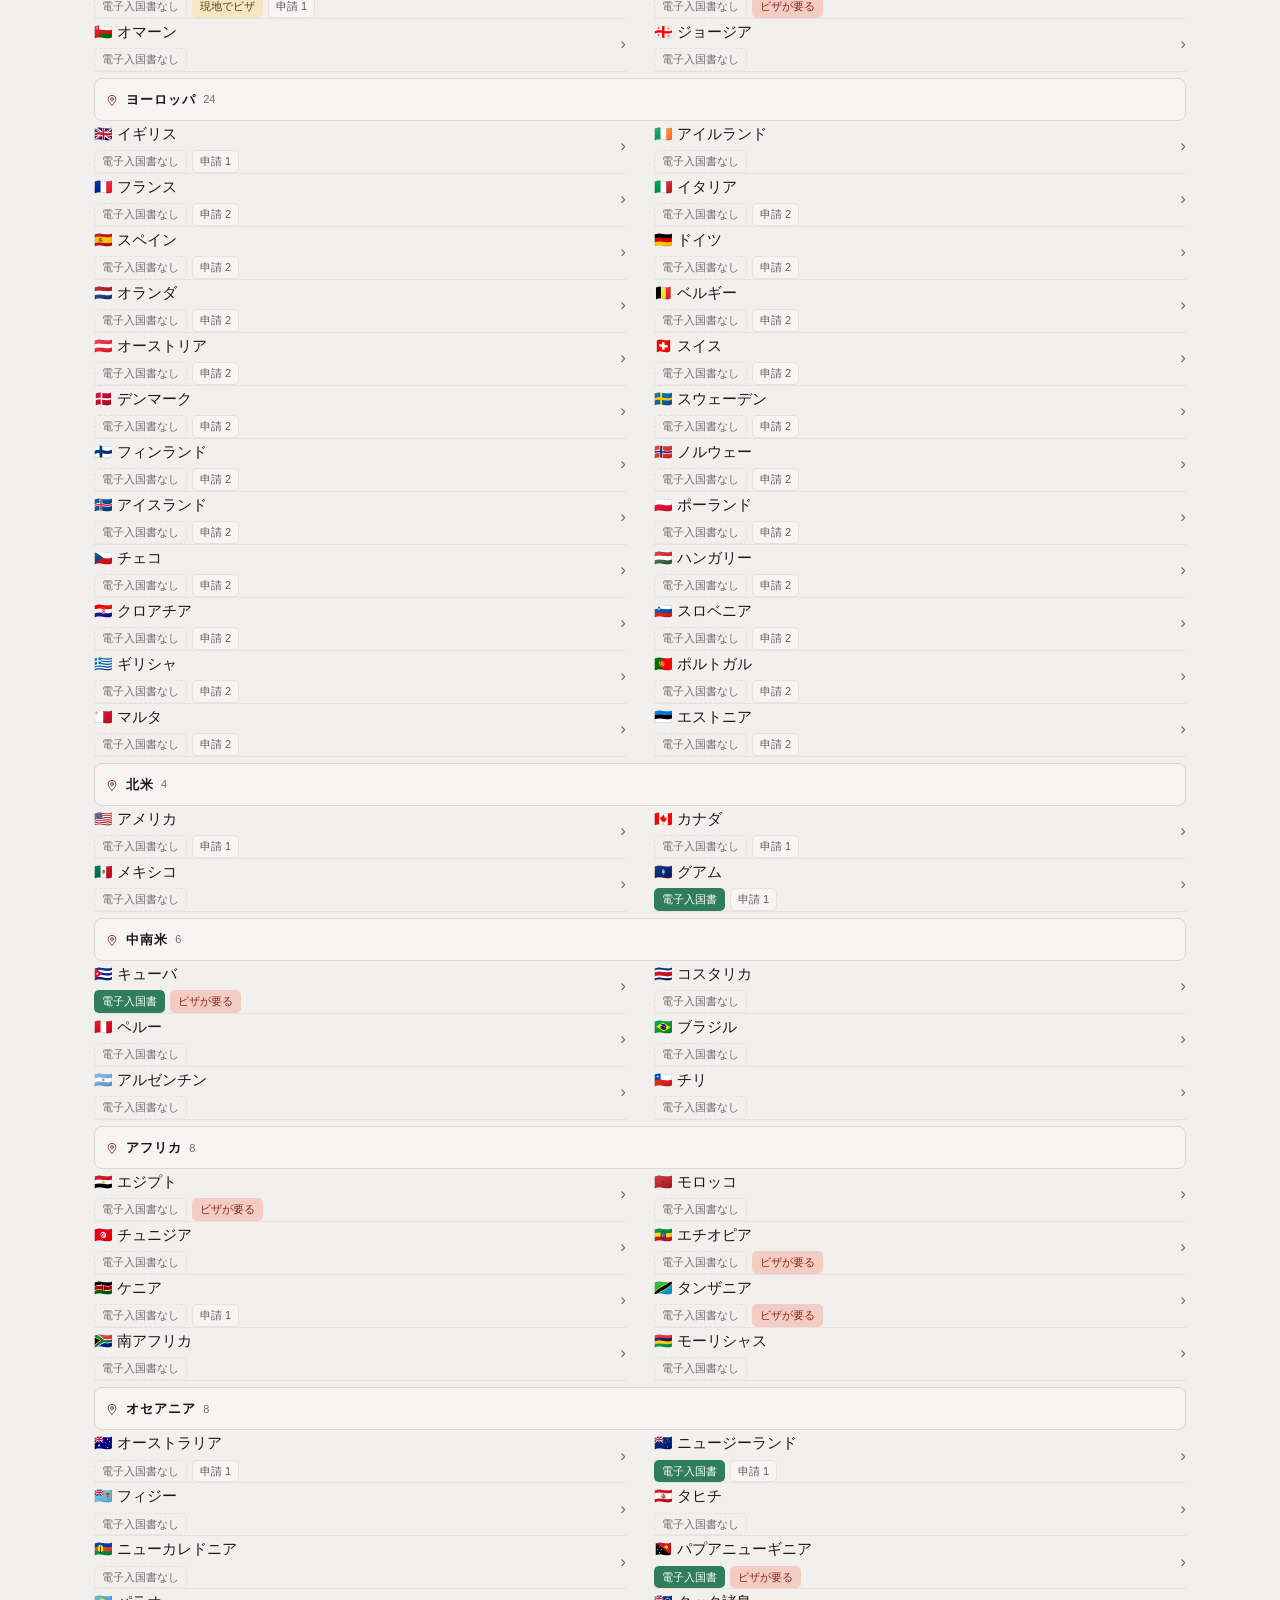
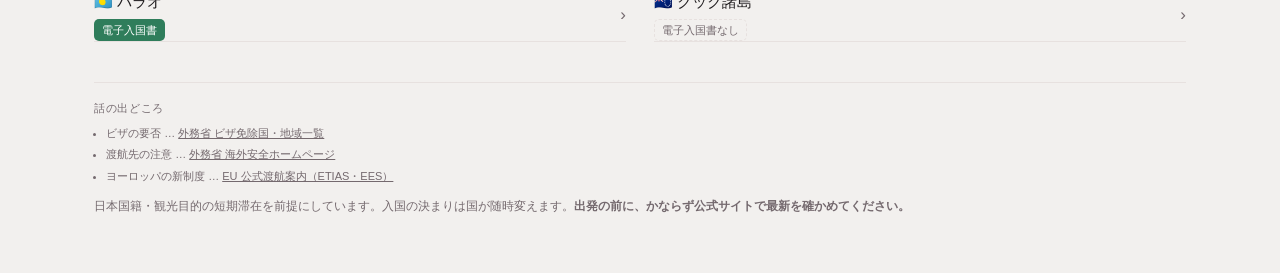
==== commit 36914c7c: "電子入国書を13→18か国に。ラオス・インド・パプアニューギニア・パラオ・グアムを追加" ====
--- a/Entry-Board/index.html
+++ b/Entry-Board/index.html
@@ -28,9 +28,9 @@
 </script>
 <!-- ★ ?v= は「読み込み直させるための版番号」です。
      css か js を直したら、ここの数字をすべて同じ値に1つ上げてください。 -->
-<link rel="stylesheet" href="css/style.css?v=20260817b">
+<link rel="stylesheet" href="css/style.css?v=20260817c">
 <!-- 色と書体。style.css より後ろで読むこと（土台の色を上書きするため） -->
-<link rel="stylesheet" href="css/design.css?v=20260817b">
+<link rel="stylesheet" href="css/design.css?v=20260817c">
 </head>
 <body>
 
@@ -195,8 +195,8 @@
   <div class="sheet__body" id="sheetBody"></div>
 </aside>
 
-<script src="js/config.js?v=20260817b"></script>
-<script src="js/app.js?v=20260817b"></script>
-<script src="js/update.js?v=20260817b"></script>
+<script src="js/config.js?v=20260817c"></script>
+<script src="js/app.js?v=20260817c"></script>
+<script src="js/update.js?v=20260817c"></script>
 </body>
 </html>
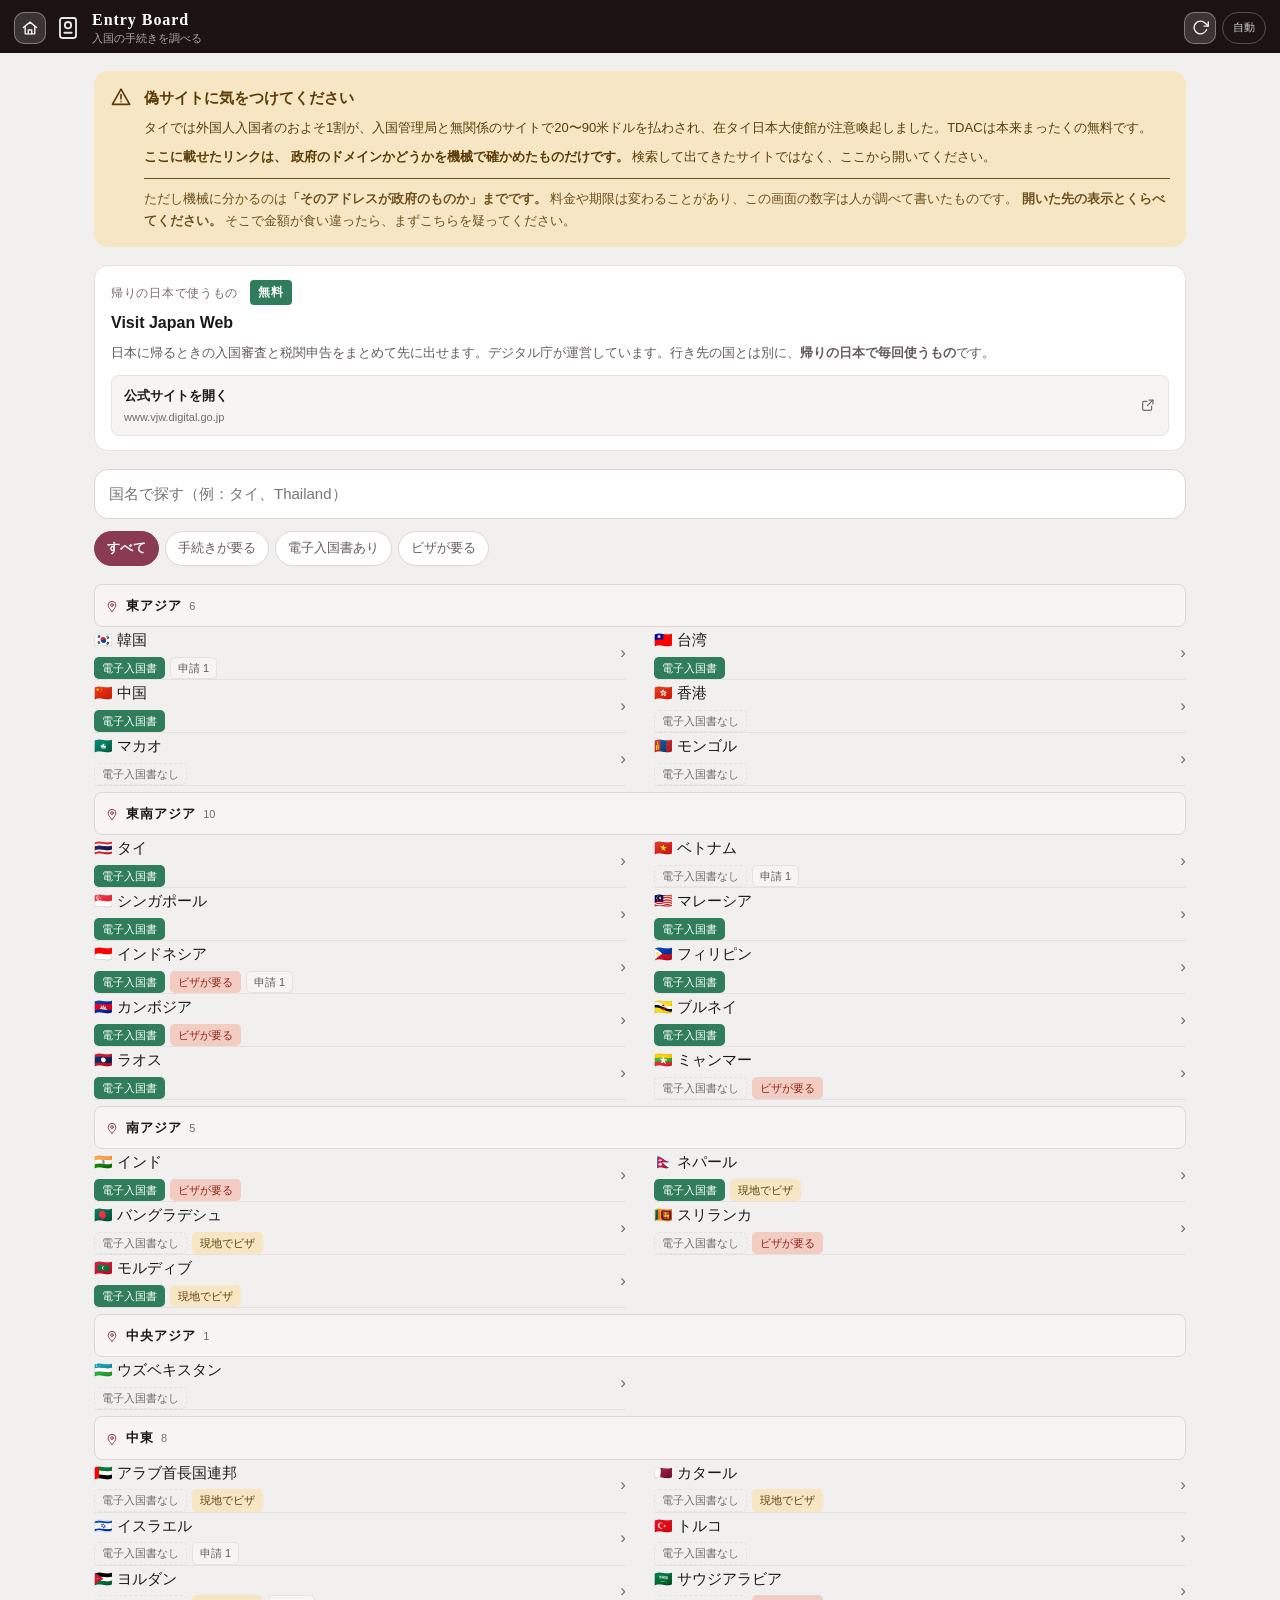
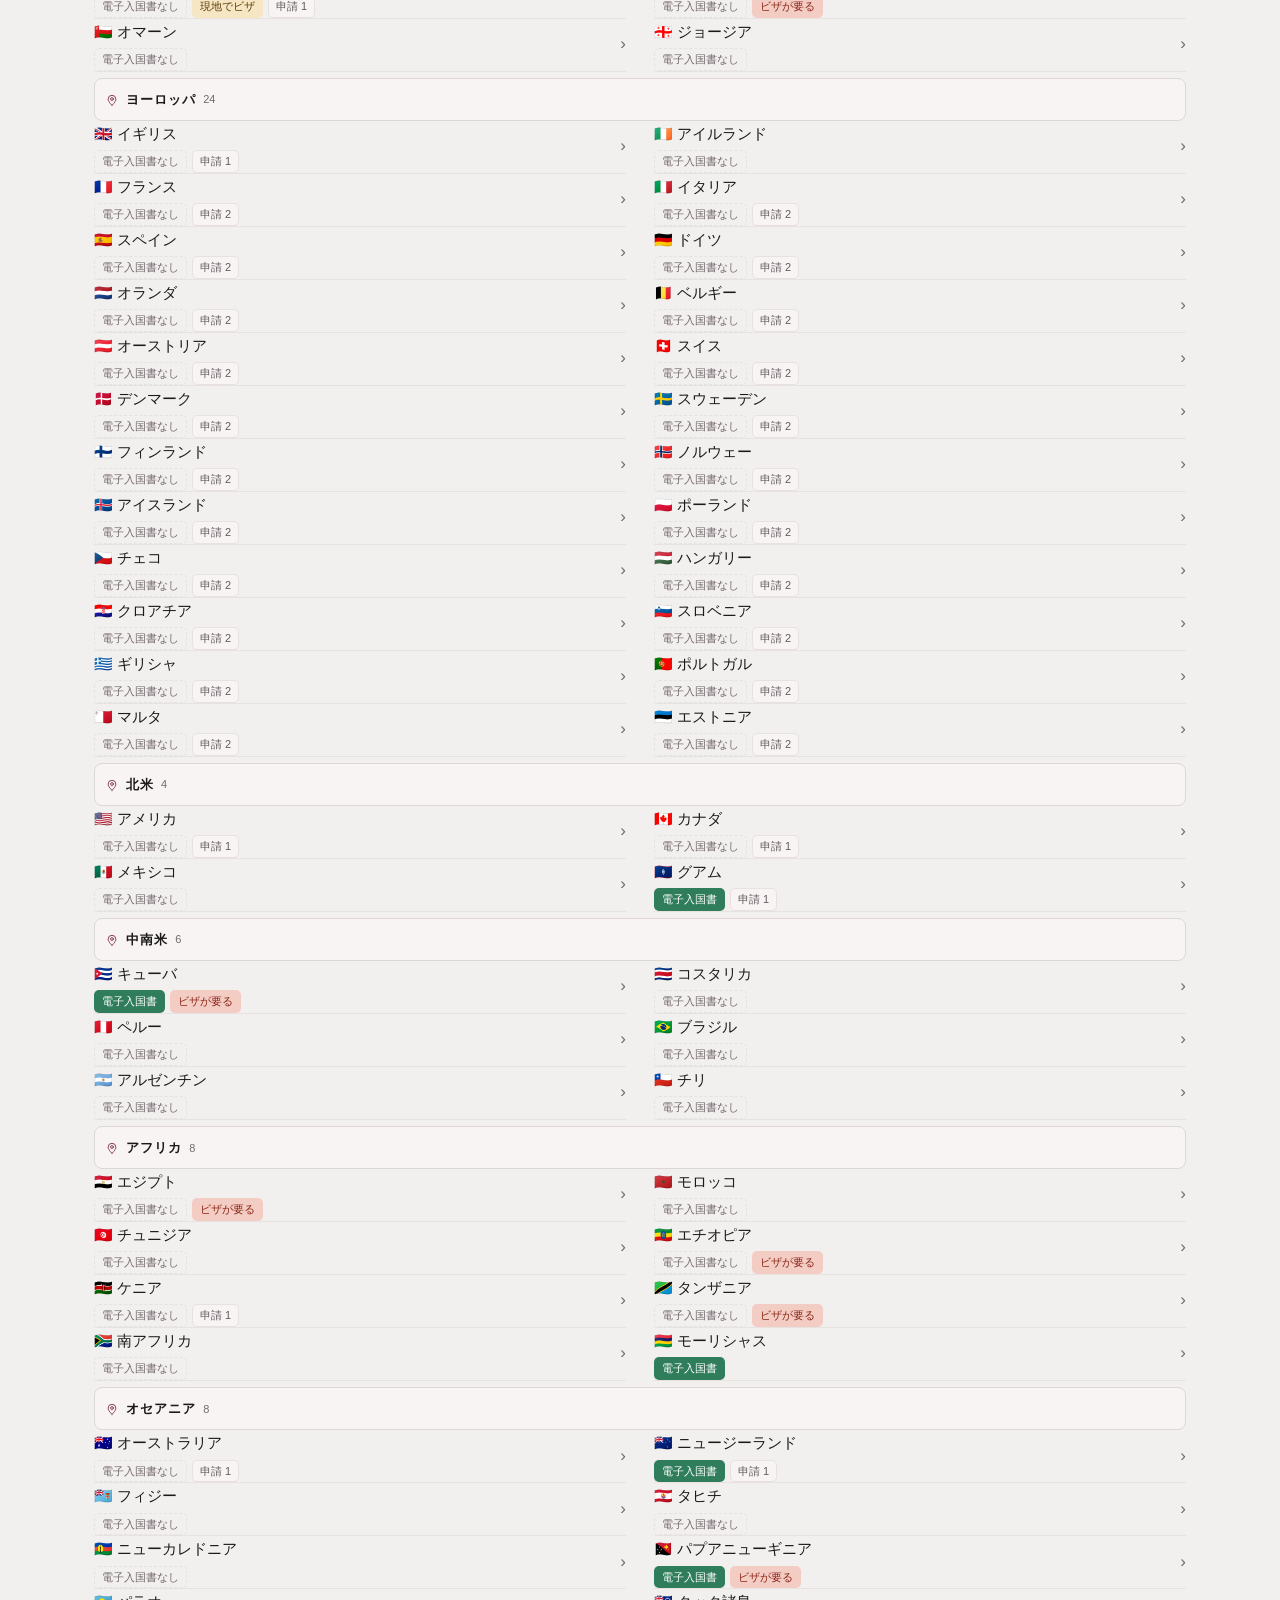
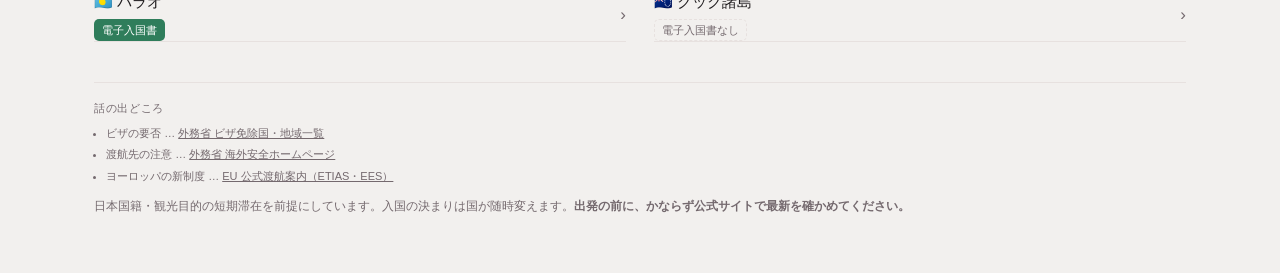
==== commit ceb0ade2: "電子入国書を18→20か国に（ブルネイ・モーリシャス）。スリランカETAが無料化" ====
--- a/Entry-Board/index.html
+++ b/Entry-Board/index.html
@@ -28,9 +28,9 @@
 </script>
 <!-- ★ ?v= は「読み込み直させるための版番号」です。
      css か js を直したら、ここの数字をすべて同じ値に1つ上げてください。 -->
-<link rel="stylesheet" href="css/style.css?v=20260817c">
+<link rel="stylesheet" href="css/style.css?v=20260817d">
 <!-- 色と書体。style.css より後ろで読むこと（土台の色を上書きするため） -->
-<link rel="stylesheet" href="css/design.css?v=20260817c">
+<link rel="stylesheet" href="css/design.css?v=20260817d">
 </head>
 <body>
 
@@ -195,8 +195,8 @@
   <div class="sheet__body" id="sheetBody"></div>
 </aside>
 
-<script src="js/config.js?v=20260817c"></script>
-<script src="js/app.js?v=20260817c"></script>
-<script src="js/update.js?v=20260817c"></script>
+<script src="js/config.js?v=20260817d"></script>
+<script src="js/app.js?v=20260817d"></script>
+<script src="js/update.js?v=20260817d"></script>
 </body>
 </html>
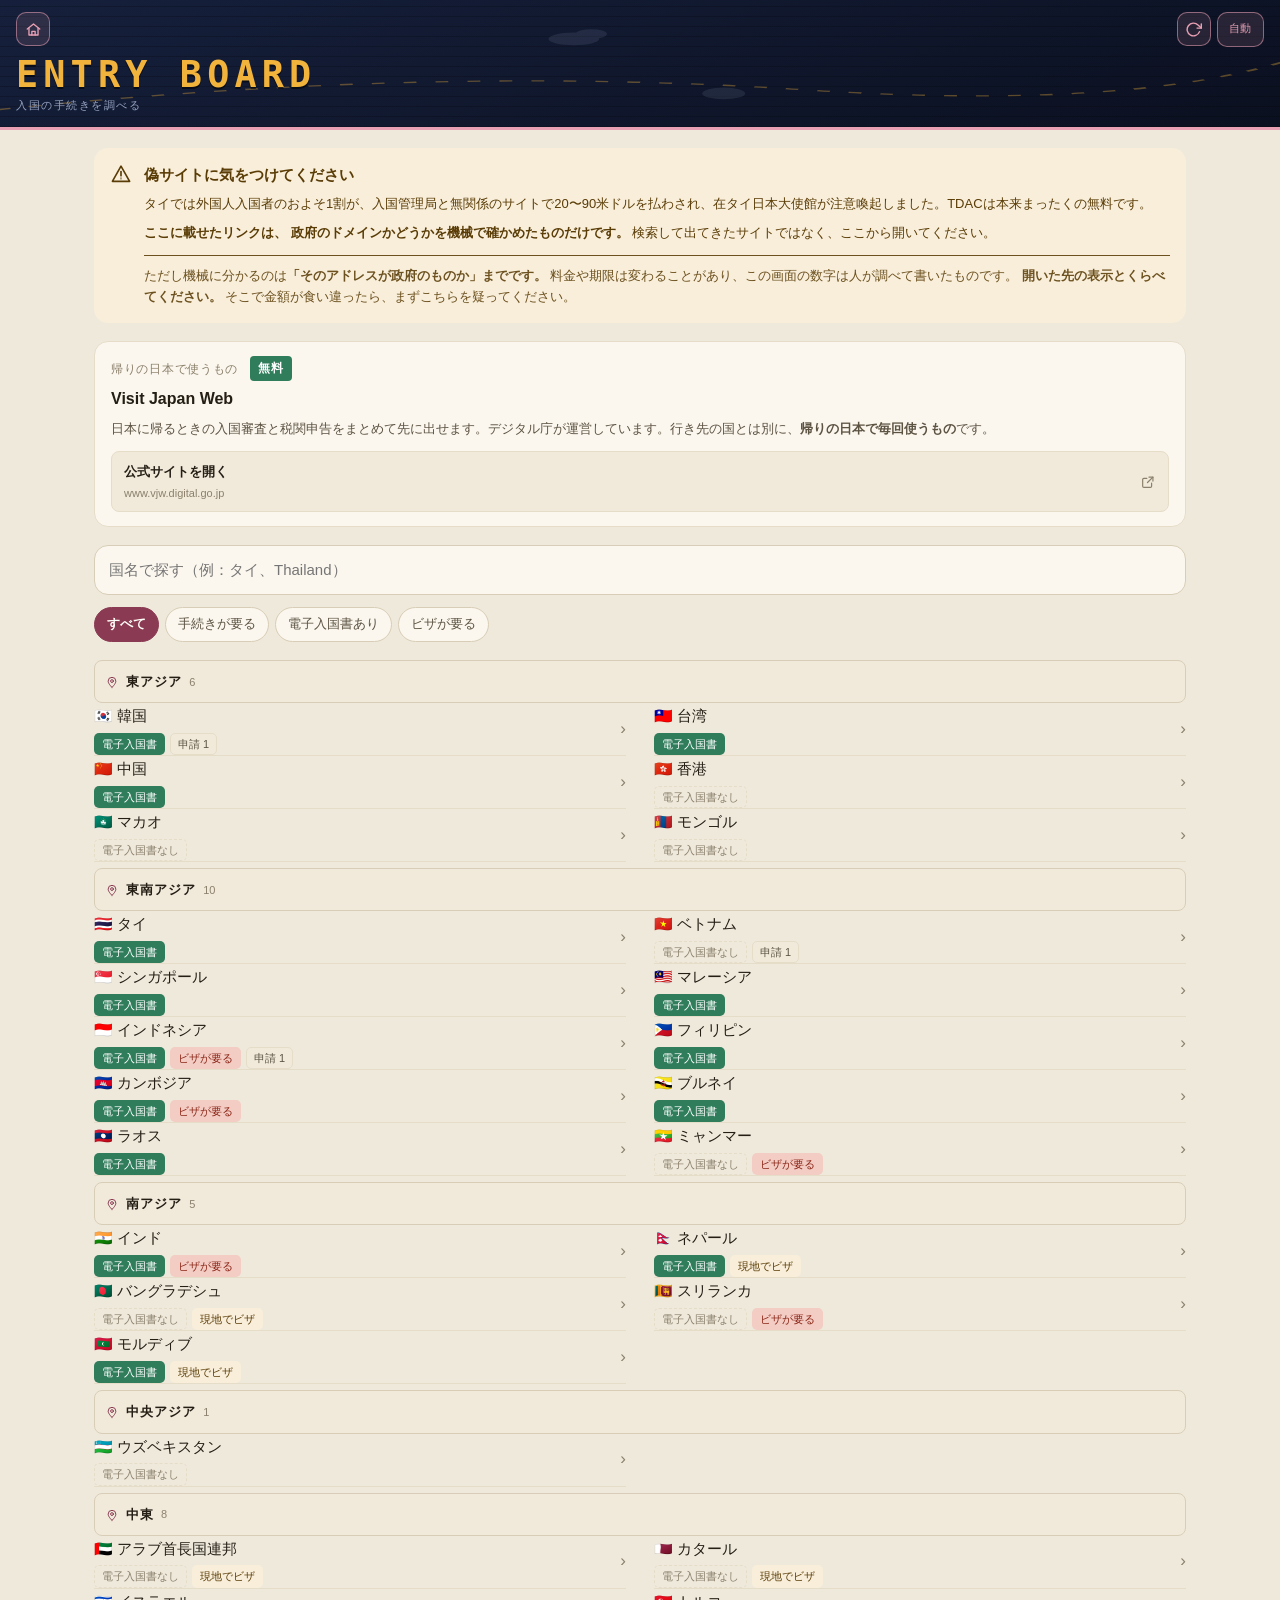
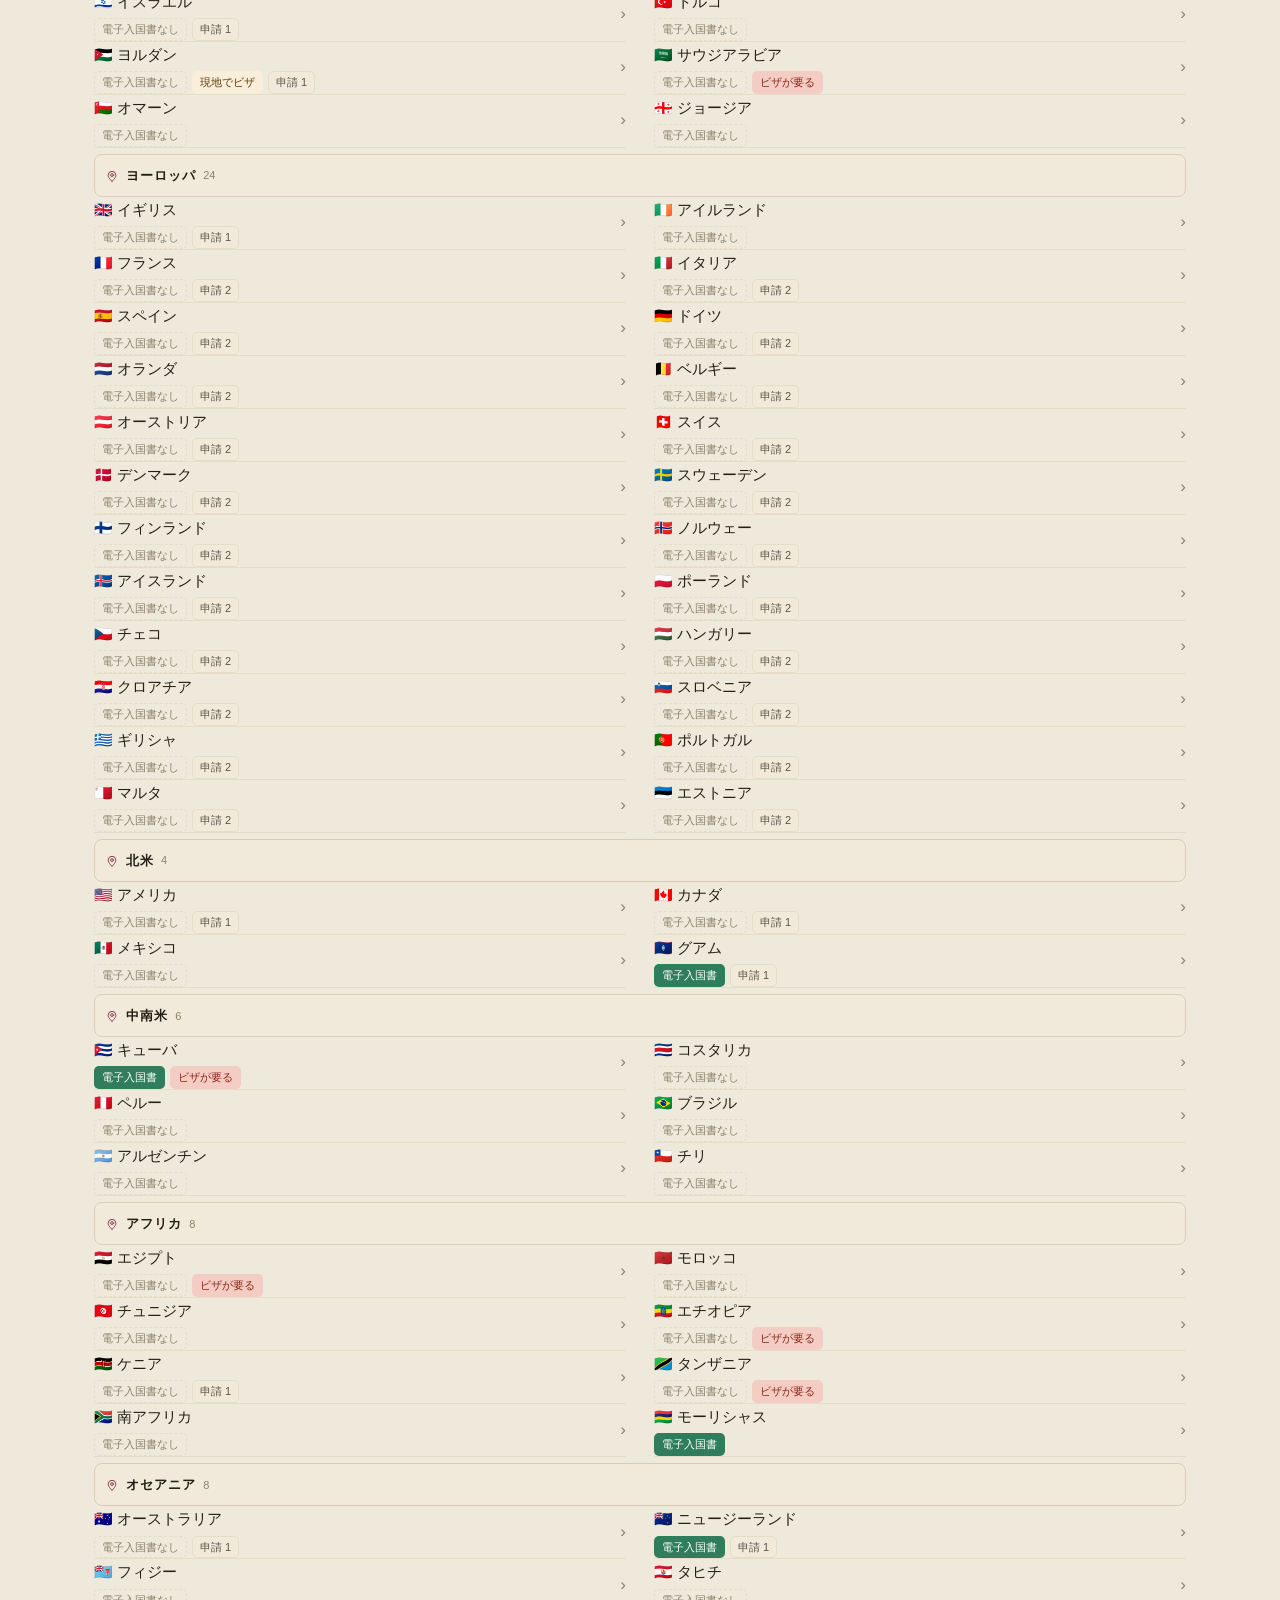
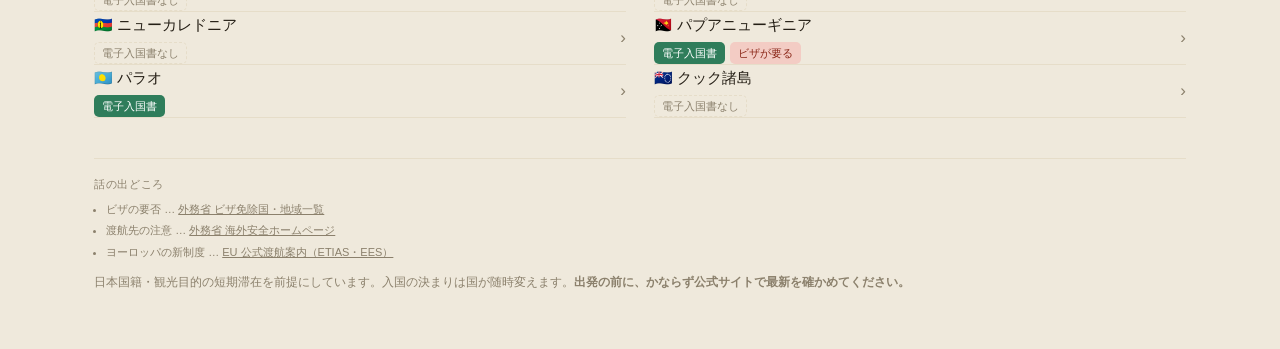
==== commit ea7be1bc: "更新 2026-08-21 04:47" ====
--- a/Entry-Board/index.html
+++ b/Entry-Board/index.html
@@ -28,11 +28,13 @@
 </script>
 <!-- ★ ?v= は「読み込み直させるための版番号」です。
      css か js を直したら、ここの数字をすべて同じ値に1つ上げてください。 -->
-<link rel="stylesheet" href="css/style.css?v=20260817d">
+<link rel="stylesheet" href="css/style.css?v=20260822a">
 <!-- 色と書体。style.css より後ろで読むこと（土台の色を上書きするため） -->
-<link rel="stylesheet" href="css/design.css?v=20260817d">
+<link rel="stylesheet" href="css/design.css?v=20260822a">
+<!-- 旅の道具箱 共通デザイン。着せ替えなので、いちばん後ろで読みます -->
+<link rel="stylesheet" href="css/travel.css?v=20260822a">
 </head>
-<body>
+<body class="paper">
 
 <!-- ===== しるしのもと =====
      形をここに1回だけ書いて、下や js から <use href="#i-○○"> で呼び出します。
@@ -107,6 +109,23 @@
 
 <!-- ===== ヘッダー ===== -->
 <header class="app-header">
+  <!-- 板の上に薄く描く飾り。航路・地球・飛行機・雲。
+       道具箱の中の全アプリで同じ形にそろえてあります。 -->
+  <svg class="masthead-art" viewBox="0 0 400 130" preserveAspectRatio="none" aria-hidden="true">
+    <path d="M-10 116 Q 130 66 250 92 T 420 40" fill="none" stroke="#f2b33d"
+          stroke-width="1.4" stroke-dasharray="4 6" opacity=".34"/>
+  </svg>
+  <svg class="masthead-art" viewBox="0 0 400 130" aria-hidden="true">
+    <!-- ★このアプリは見出しが1行しかないので、地球と飛行機は置いていません。
+         置くとボタンや題字と重なってしまうためです。
+         Mile Board のように見出しが高いアプリには入れてあります。 -->
+    <g fill="#95a2c0" opacity=".13">
+      <ellipse cx="132" cy="40" rx="26" ry="6.5"/>
+      <ellipse cx="150" cy="35" rx="16" ry="5"/>
+      <ellipse cx="286" cy="96" rx="22" ry="6"/>
+    </g>
+  </svg>
+
   <div class="app-header__inner">
     <!-- 旅の道具箱（玄関）へ戻る。4つのアプリで同じ形・同じ大きさです -->
     <a class="home-link" href="../"
@@ -195,8 +214,8 @@
   <div class="sheet__body" id="sheetBody"></div>
 </aside>
 
-<script src="js/config.js?v=20260817d"></script>
-<script src="js/app.js?v=20260817d"></script>
-<script src="js/update.js?v=20260817d"></script>
+<script src="js/config.js?v=20260822a"></script>
+<script src="js/app.js?v=20260822a"></script>
+<script src="js/update.js?v=20260822a"></script>
 </body>
 </html>
--- a/Entry-Board/css/design.css
+++ b/Entry-Board/css/design.css
@@ -1,3 +1,8 @@
+/* ★色は css/travel.css にまとめてあります。
+   ここは「travel.css の色を、このアプリの名前に読み替える」層です。
+   板のふちの色（--edge）だけ、このアプリの色にしてあります。 */
+:root { --edge: #e8a0b4; }
+
 /* ============================================================
  *  Entry Board — 色と書体
  *
--- a/Entry-Board/css/travel.css
+++ b/Entry-Board/css/travel.css
@@ -0,0 +1,454 @@
+/* ============================================================
+ *  旅の道具箱 共通デザイン
+ *
+ *  Rate Board（外貨計算）の見た目を、道具箱の中の全アプリに
+ *  そろえるための土台です。もとになっている考え方は
+ *  「空港の発着案内板」で、
+ *
+ *    ・見出しは濃紺の板に、琥珀色の反転フラップ文字
+ *    ・本体はクリーム色の紙に、生成りの札
+ *    ・文字は等幅を混ぜて、案内板らしく字間を広く
+ *
+ *  ★このファイルは道具箱の中の全アプリに、まったく同じ中身で
+ *    置いてあります。直すときは全部そろえてください。
+ *    ずれていないかは「公開用を作る.py」が毎回検算します。
+ *
+ *  各アプリの design.css は、このファイルの色を
+ *  自分の名前に読み替えるだけにしてあります。
+ * ============================================================ */
+
+:root {
+  /* ---- 案内板（見出しの濃紺と、反転フラップの琥珀）---- */
+  --board:     #0b1020;
+  --board-2:   #16203c;
+  --flap:      #f2b33d;
+  --board-ink: #efe9dc;   /* 板の上にのせる文字 */
+  --board-sub: #95a2c0;   /* 板の上の、小さい文字 */
+
+  /* ---- 紙（本体）---- */
+  --paper:     #efe9dc;
+  --surface:   #fbf7ee;
+  --surface-2: #f1eadb;
+  --field:     #fffdf7;
+  --line:      #d8cdb6;
+  --line-soft: #e6ddc9;
+
+  /* ---- 文字 ---- */
+  --text:      #241e15;
+  --text-2:    #5c5343;
+  --text-3:    #8b806c;
+
+  /* ---- しるしの色 ---- */
+  --good:      #2f7d5f;
+  --good-bg:   #e4f2ea;
+  --bad:       #b5382c;
+  --bad-bg:    #fbeae7;
+  --warn:      #8a5a12;
+  --warn-bg:   #f8eeda;
+  --info:      #2e5b9a;
+  --info-bg:   #e6eef9;
+
+  --shadow: 0 1px 2px rgba(36,30,21,.07), 0 10px 26px -14px rgba(36,30,21,.30);
+
+  --mono: ui-monospace, "SF Mono", SFMono-Regular, Menlo, "DejaVu Sans Mono", monospace;
+  --sans: "Hiragino Sans", "Hiragino Kaku Gothic ProN", "Yu Gothic Medium", "Yu Gothic",
+          -apple-system, BlinkMacSystemFont, "Segoe UI", Roboto, "Noto Sans JP", sans-serif;
+}
+
+/* 暗い画面。紙を夜の色に落としますが、
+   案内板と琥珀はそのままです（あそこが目印なので）。 */
+:root[data-theme="dark"] {
+  --paper:     #10131c;
+  --surface:   #171c28;
+  --surface-2: #1e2432;
+  --field:     #141926;
+  --line:      #2c3345;
+  --line-soft: #242a3a;
+
+  --text:      #ece7dc;
+  --text-2:    #a9a596;
+  --text-3:    #7d7a6d;
+
+  --good:      #6fd79b;
+  --good-bg:   #16301f;
+  --bad:       #ff9b9b;
+  --bad-bg:    #331a1c;
+  --warn:      #e7c97a;
+  --warn-bg:   #2f2716;
+  --info:      #8fbdf0;
+  --info-bg:   #1a2740;
+
+  --shadow: 0 1px 2px rgba(0,0,0,.30), 0 10px 26px -14px rgba(0,0,0,.60);
+}
+
+/* ============================================================
+ *  ほかのアプリが使っている色の名前を、紙の色に読み替える
+ *
+ *  Trip / Flight / Entry / Pack の4つは、同じ名前を使っています。
+ *  ここで一度に読み替えるので、各アプリの design.css は
+ *  そのアプリだけの色（差し色や、そのアプリ独自の意味の色）に
+ *  専念できます。
+ * ========================================================== */
+
+:root {
+  --bg:        var(--paper);
+  --line-2:    var(--line-soft);
+  --text-sub:  var(--text-2);
+  --text-weak: var(--text-3);
+  --header-bg: var(--board);
+  --on-accent: #fffdf7;
+  --danger:    var(--bad);
+}
+
+:root[data-theme="dark"] {
+  --bg:        var(--paper);
+  --line-2:    var(--line-soft);
+  --text-sub:  var(--text-2);
+  --text-weak: var(--text-3);
+  --header-bg: var(--board);
+  --on-accent: #10131c;
+  --danger:    var(--bad);
+}
+
+/* ============================================================
+ *  見出しの板
+ * ========================================================== */
+
+.masthead {
+  position: relative;
+  overflow: hidden;
+  padding: calc(14px + env(safe-area-inset-top)) calc(18px + env(safe-area-inset-right))
+           17px calc(18px + env(safe-area-inset-left));
+  /* 横に細い線を重ねて、案内板の走査線に見せています */
+  background:
+    repeating-linear-gradient(0deg, rgba(0,0,0,.20) 0 1px, transparent 1px 10px),
+    linear-gradient(160deg, var(--board-2) 0%, var(--board) 100%);
+  color: var(--board-ink);
+  border-bottom: 3px solid var(--edge, var(--flap));
+}
+
+/* 板の上に薄く描く飾り（航路・地球・飛行機・雲） */
+.masthead-art {
+  position: absolute;
+  inset: 0;
+  width: 100%;
+  height: 100%;
+  pointer-events: none;
+}
+
+.masthead-row {
+  position: relative;
+  display: flex;
+  align-items: center;
+  gap: 13px;
+}
+.masthead-text { flex: 1 1 auto; min-width: 0; }
+
+.masthead h1 {
+  margin: 0 -.16em 0 0;
+  font-family: var(--mono);
+  font-size: clamp(1.55rem, 7.6vw, 2.5rem);
+  font-weight: 700;
+  text-transform: uppercase;
+  letter-spacing: .16em;
+  white-space: nowrap;
+  color: var(--flap);
+  line-height: 1.05;
+  text-shadow: 0 2px 0 rgba(0,0,0,.55);
+}
+
+.masthead .sub {
+  margin: 5px 0 0;
+  font-family: var(--mono);
+  font-size: clamp(.62rem, 2.5vw, .74rem);
+  letter-spacing: .18em;
+  color: var(--board-sub);
+}
+
+/* 板の上のボタン（道具箱へ戻る・更新・明るさ） */
+.board-btns { position: relative; display: flex; align-items: center; gap: 7px; margin-bottom: 9px; }
+.board-btn {
+  display: inline-flex;
+  align-items: center;
+  gap: 7px;
+  padding: 7px 12px;
+  border-radius: 11px;
+  border: 1px solid color-mix(in srgb, var(--edge, var(--flap)) 55%, transparent);
+  color: var(--edge, var(--flap));
+  background: color-mix(in srgb, var(--edge, var(--flap)) 12%, transparent);
+  font-family: var(--mono);
+  font-size: 12px;
+  letter-spacing: .04em;
+  text-decoration: none;
+  cursor: pointer;
+  -webkit-tap-highlight-color: transparent;
+}
+.board-btn:active { background: color-mix(in srgb, var(--edge, var(--flap)) 26%, transparent); }
+.board-btn svg { width: 17px; height: 17px; display: block; }
+.board-btn--icon { padding: 7px 9px; }
+.board-btn.is-busy { pointer-events: none; }
+.board-btn.is-busy svg { animation: board-spin .9s linear infinite; }
+@keyframes board-spin { to { transform: rotate(360deg); } }
+@media (prefers-reduced-motion: reduce) {
+  .board-btn.is-busy svg { animation: none; opacity: .5; }
+}
+.board-spacer { flex: 1 1 auto; }
+
+/* ============================================================
+ *  紙の本体
+ * ========================================================== */
+
+body.paper {
+  background: var(--paper);
+  color: var(--text);
+  font-family: var(--sans);
+}
+
+/* 札（カード） */
+.sheet {
+  background: var(--surface);
+  border: 1px solid var(--line);
+  border-radius: 16px;
+  box-shadow: var(--shadow);
+}
+
+/* 見出しの番号や小見出しに使う、案内板ふうの小さな文字 */
+.tag {
+  font-family: var(--mono);
+  font-size: .58rem;
+  font-weight: 700;
+  letter-spacing: .1em;
+  text-transform: uppercase;
+  padding: 2px 7px;
+  border-radius: 4px;
+  border: 1px solid var(--line);
+  color: var(--text-3);
+}
+
+/* 数字は等幅で。桁がそろって案内板らしく見えます */
+.num { font-family: var(--mono); font-variant-numeric: tabular-nums; }
+
+/* 下から出る知らせ */
+.toast {
+  position: fixed;
+  left: 50%; bottom: calc(20px + env(safe-area-inset-bottom));
+  transform: translate(-50%, 14px);
+  padding: 10px 18px;
+  border-radius: 999px;
+  background: var(--board);
+  color: var(--board-ink);
+  border: 1px solid var(--flap);
+  font-size: 13px;
+  opacity: 0;
+  transition: opacity .3s, transform .3s;
+  z-index: 30;
+  pointer-events: none;
+}
+.toast.is-on { opacity: 1; transform: translate(-50%, 0); }
+
+
+/* ============================================================
+ *  ほかのアプリの見出しを、案内板に着せ替える
+ *
+ *  Trip / Flight / Entry / Pack の4つは、見出しの作りが同じです。
+ *    <header class="app-header">
+ *      <div class="app-header__inner">
+ *        <a class="home-link">      … 旅の道具箱へ戻る
+ *        <button class="app-title"> … 題字（__main と __sub）
+ *        <div class="head-btns">    … 更新・明るさ
+ *
+ *  HTMLは触らず、ここで見た目だけ着せ替えます。
+ *  そのため、このファイルは各アプリの style.css / design.css より
+ *  「あと」に読んでください。
+ *
+ *  ★板のふちの色（--edge）だけ、アプリごとに変えています。
+ *    題字はどれも琥珀でそろえ、板の下の線と「旅の道具箱」ボタンだけ
+ *    そのアプリの色にする、という決めです。
+ * ========================================================== */
+
+.app-header {
+  position: relative;
+  overflow: hidden;
+  background:
+    repeating-linear-gradient(0deg, rgba(0,0,0,.20) 0 1px, transparent 1px 10px),
+    linear-gradient(160deg, var(--board-2) 0%, var(--board) 100%) !important;
+  color: var(--board-ink);
+  border-bottom: 3px solid var(--edge, var(--flap)) !important;
+  box-shadow: none;
+}
+
+.app-header__inner {
+  position: relative;
+  /* ★2段にします。上の段にボタン、下の段に題字。
+     1段に押し込むと、名前の長いアプリ（FLIGHT BOARD）で
+     題字が「FLIGHT BOA…」と切れてしまうためです。
+     並べ替えは order でやっているので、HTMLは触っていません。 */
+  display: flex;
+  flex-wrap: wrap;
+  align-items: center;
+  gap: 7px;
+  padding: calc(12px + env(safe-area-inset-top)) calc(16px + env(safe-area-inset-right))
+           13px calc(16px + env(safe-area-inset-left));
+  background: none;
+}
+
+/* 題字 */
+.app-header .app-title {
+  order: 3;
+  flex: 1 0 100%;
+  min-width: 0;
+  margin-top: 2px;
+  display: flex;
+  align-items: center;
+  gap: 10px;
+  background: none !important;
+  border: 0 !important;
+  padding: 0;
+  cursor: pointer;
+  text-align: left;
+}
+.app-header .app-title__mark { display: none; }   /* しるしは玄関のカードに任せます */
+.app-header .app-title__text { display: block; min-width: 0; }
+.app-header .app-title__main {
+  display: block;
+  font-family: var(--mono);
+  font-size: clamp(1.45rem, 7.2vw, 2.3rem);
+  font-weight: 700;
+  text-transform: uppercase;
+  letter-spacing: .14em;
+  white-space: nowrap;
+  color: var(--flap) !important;
+  line-height: 1.05;
+  text-shadow: 0 2px 0 rgba(0,0,0,.55);
+}
+.app-header .app-title__sub {
+  display: block;
+  margin-top: 4px;
+  font-family: var(--mono);
+  font-size: clamp(.56rem, 2.3vw, .68rem);
+  letter-spacing: .14em;
+  color: var(--board-sub) !important;
+  white-space: nowrap;
+  overflow: hidden;
+  text-overflow: ellipsis;
+}
+
+/* 板の上のボタン */
+.app-header .home-link,
+.app-header .head-icon,
+.app-header .head-btn {
+  flex: 0 0 auto;
+  display: inline-flex;
+  align-items: center;
+  justify-content: center;
+  gap: 6px;
+  border-radius: 10px;
+  border: 1px solid color-mix(in srgb, var(--edge, var(--flap)) 55%, transparent) !important;
+  color: var(--edge, var(--flap)) !important;
+  background: color-mix(in srgb, var(--edge, var(--flap)) 12%, transparent) !important;
+  font-family: var(--mono);
+  text-decoration: none;
+  -webkit-tap-highlight-color: transparent;
+}
+.app-header .home-link,
+.app-header .head-icon { width: 34px; height: 34px; padding: 0; }
+.app-header .head-btn { padding: 7px 11px; font-size: 11px; letter-spacing: .06em; }
+.app-header .home-link svg,
+.app-header .head-icon svg { width: 17px; height: 17px; display: block; }
+.app-header .home-link:active,
+.app-header .head-icon:active,
+.app-header .head-btn:active {
+  background: color-mix(in srgb, var(--edge, var(--flap)) 26%, transparent) !important;
+}
+.app-header .head-icon::after { display: none; }
+.app-header .home-link { order: 1; }
+.app-header .head-btns { order: 2; display: flex; align-items: center; gap: 6px; margin-left: auto; }
+
+/* タブ（Trip Board と Flight Board にあります）。
+   板の下につくので、板と同じ濃紺のまま少しだけ明るくします。 */
+.app-header .tabs {
+  position: relative;
+  background: rgba(255,255,255,.04);
+  border-top: 1px solid rgba(255,255,255,.08);
+}
+.app-header .tabs__btn {
+  color: var(--board-sub) !important;
+  font-family: var(--sans);
+}
+.app-header .tabs__btn.is-active {
+  color: var(--flap) !important;
+  border-bottom-color: var(--flap) !important;
+  background: rgba(242,179,61,.10) !important;
+}
+
+
+/* ============================================================
+ *  玄関（Travel Box）の見出しを、案内板に着せ替える
+ *
+ *  玄関だけ作りが違います。
+ *    <header class="hero">
+ *      <div class="hero__btns">  … 更新・明るさ
+ *      <div class="hero__inner"> … 題字（__title）と副題（__kicker / __sub）
+ *  戻るボタンはありません（ここが戻り先なので）。
+ * ========================================================== */
+
+.hero {
+  position: relative;
+  overflow: hidden;
+  /* 板は画面の端まで、角も落とさずに。ほかのアプリとそろえます */
+  border-radius: 0 !important;
+  margin: 0 !important;
+  padding: calc(14px + env(safe-area-inset-top)) calc(18px + env(safe-area-inset-right))
+           17px calc(18px + env(safe-area-inset-left)) !important;
+  background:
+    repeating-linear-gradient(0deg, rgba(0,0,0,.20) 0 1px, transparent 1px 10px),
+    linear-gradient(160deg, var(--board-2) 0%, var(--board) 100%) !important;
+  color: var(--board-ink);
+  border-bottom: 3px solid var(--edge, var(--flap)) !important;
+}
+
+.hero__btns { position: relative; display: flex; justify-content: flex-end; gap: 7px; margin-bottom: 9px; }
+.hero .head-icon,
+.hero .theme-btn {
+  display: inline-flex;
+  align-items: center;
+  justify-content: center;
+  border-radius: 10px;
+  border: 1px solid color-mix(in srgb, var(--edge, var(--flap)) 55%, transparent) !important;
+  color: var(--edge, var(--flap)) !important;
+  background: color-mix(in srgb, var(--edge, var(--flap)) 12%, transparent) !important;
+  font-family: var(--mono);
+  -webkit-tap-highlight-color: transparent;
+}
+.hero .head-icon { width: 34px; height: 34px; padding: 0; }
+.hero .theme-btn { padding: 7px 11px; font-size: 11px; letter-spacing: .06em; }
+.hero .head-icon svg { width: 17px; height: 17px; display: block; }
+.hero .head-icon::after { display: none; }
+
+.hero__inner { position: relative; }
+.hero .hero__title {
+  margin: 0 -.16em 0 0;
+  font-family: var(--mono);
+  font-size: clamp(1.55rem, 7.6vw, 2.5rem);
+  font-weight: 700;
+  text-transform: uppercase;
+  letter-spacing: .16em;
+  white-space: nowrap;
+  color: var(--flap) !important;
+  line-height: 1.05;
+  text-shadow: 0 2px 0 rgba(0,0,0,.55);
+}
+.hero .hero__kicker,
+.hero .hero__sub {
+  margin: 5px 0 0;
+  font-family: var(--mono);
+  font-size: clamp(.62rem, 2.5vw, .74rem);
+  letter-spacing: .18em;
+  color: var(--board-sub) !important;
+  background: none !important;
+  border: 0 !important;
+  padding: 0 !important;
+  text-transform: none;
+}
+.hero .hero__sub { letter-spacing: .1em; opacity: .82; }
+.hero .hero__sub a { color: var(--flap) !important; text-decoration-color: color-mix(in srgb, var(--flap) 50%, transparent); }
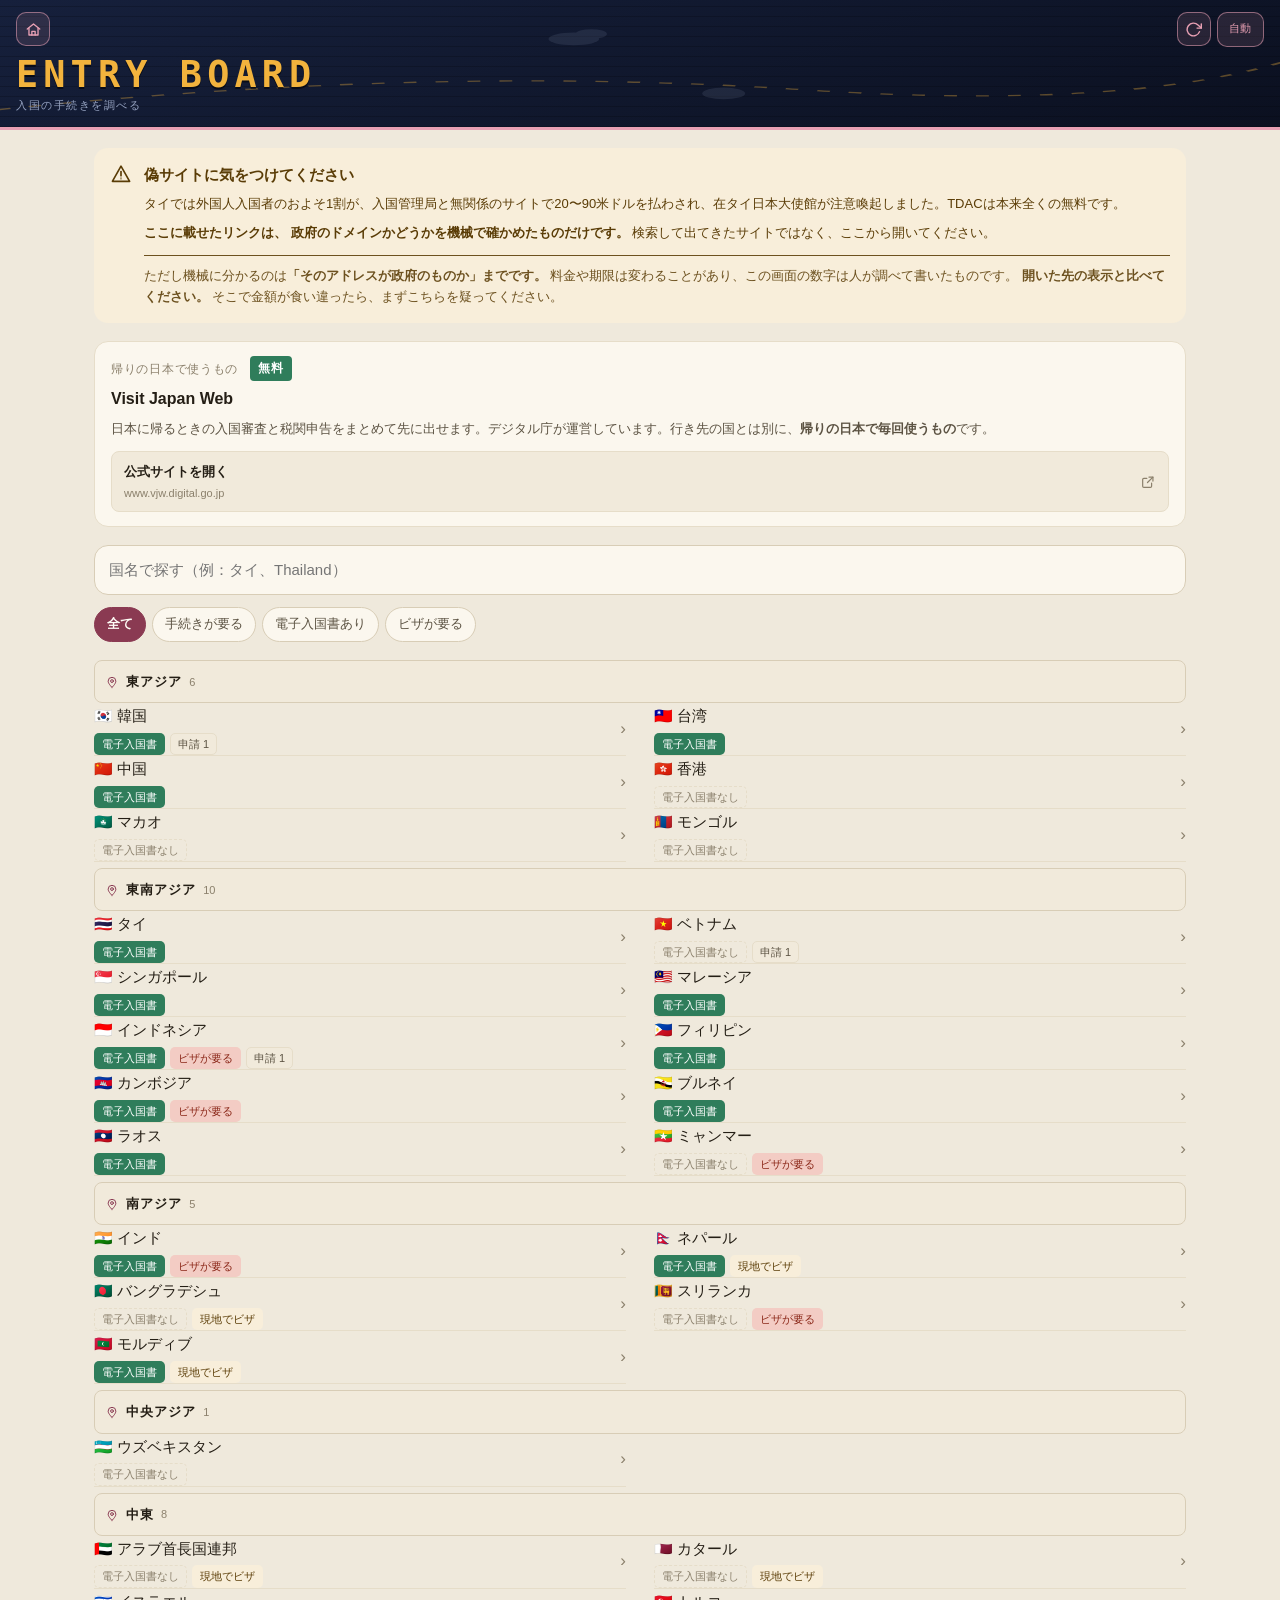
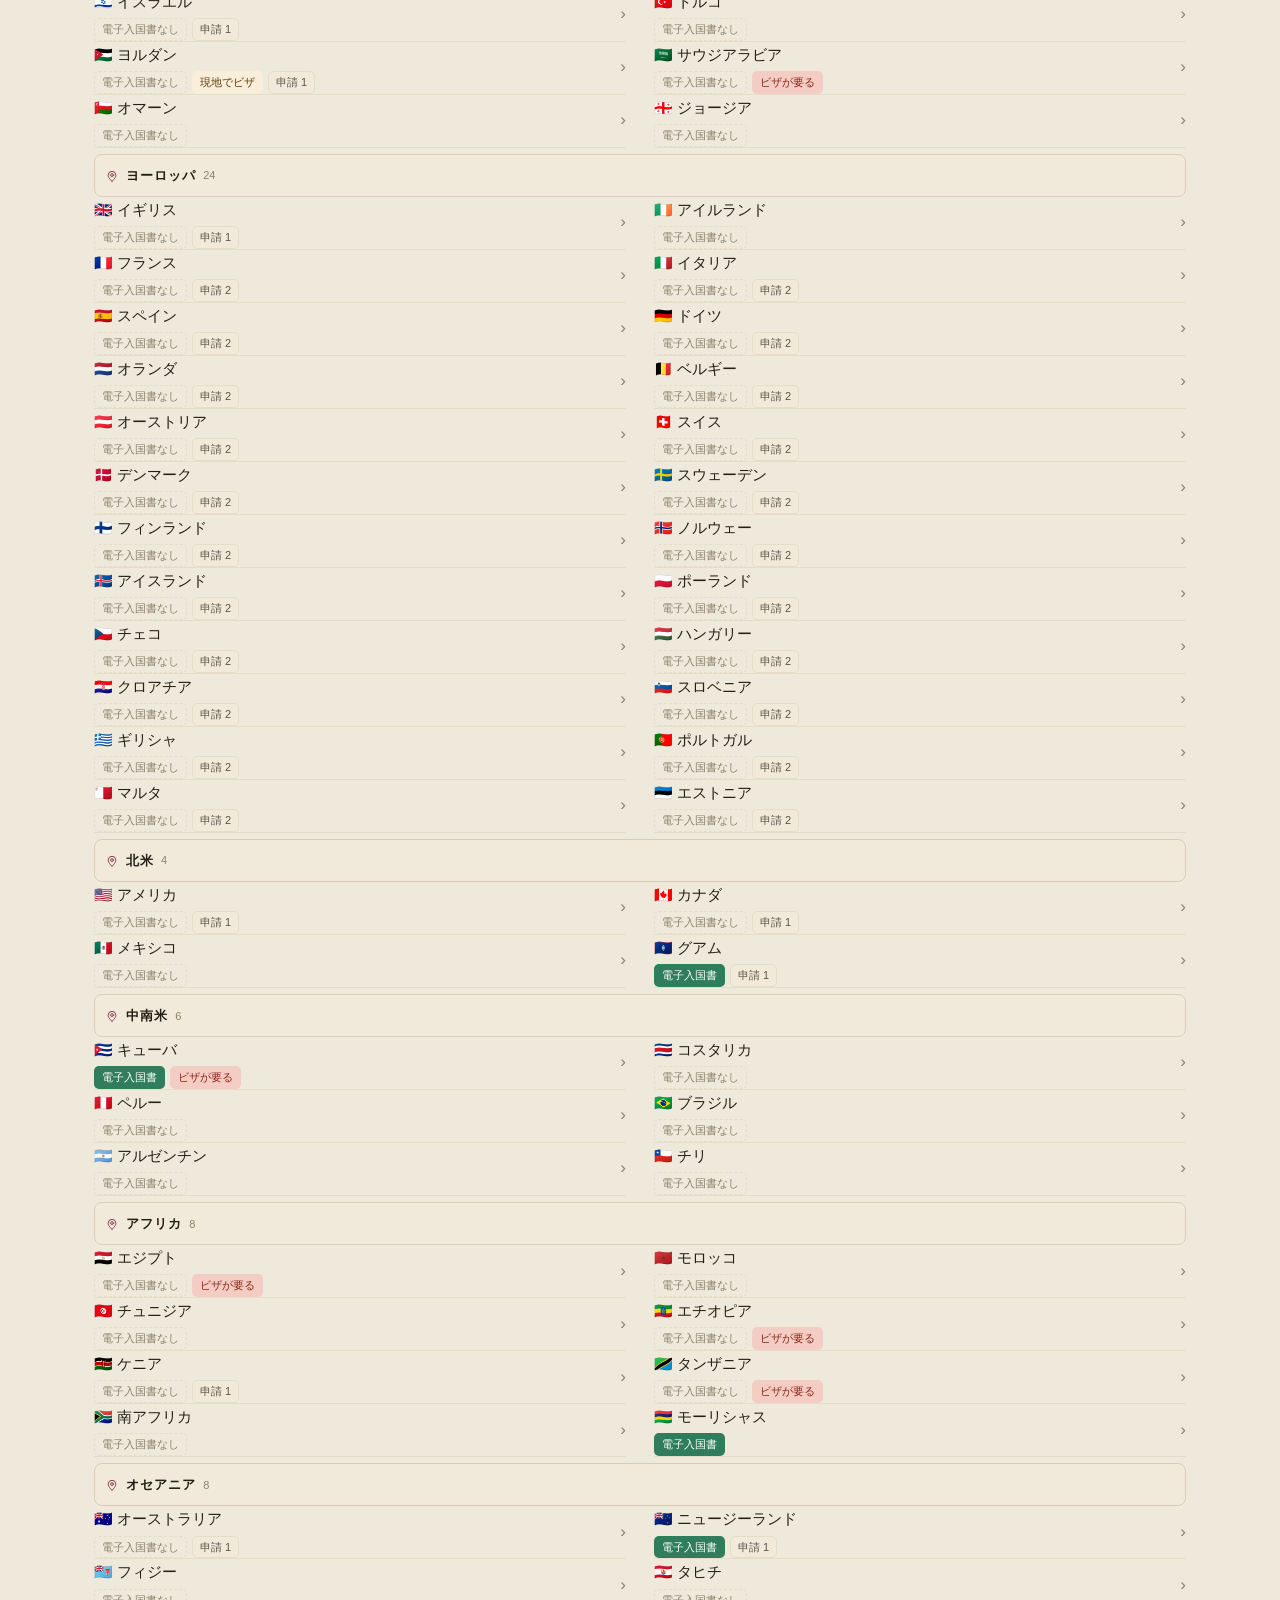
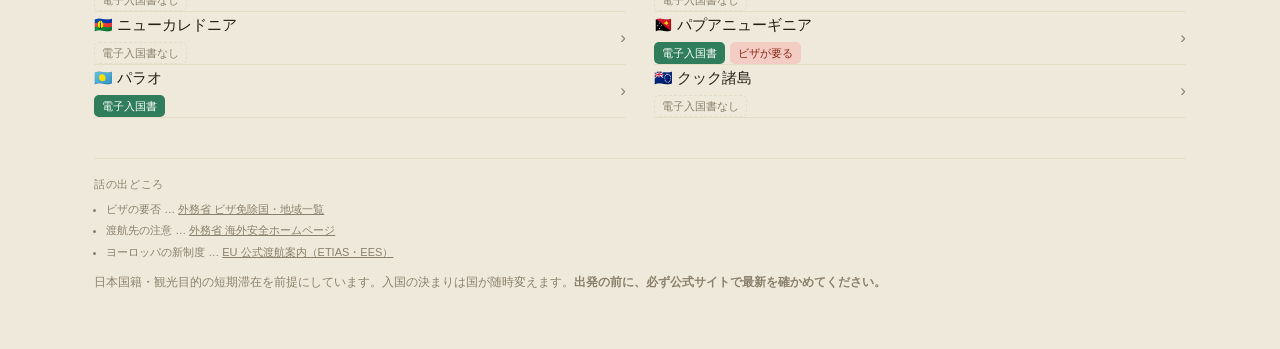
==== commit 2a6029de: "更新 2026-11-24 14:36" ====
--- a/Entry-Board/index.html
+++ b/Entry-Board/index.html
@@ -28,11 +28,11 @@
 </script>
 <!-- ★ ?v= は「読み込み直させるための版番号」です。
      css か js を直したら、ここの数字をすべて同じ値に1つ上げてください。 -->
-<link rel="stylesheet" href="css/style.css?v=20260822a">
+<link rel="stylesheet" href="css/style.css?v=20261124a">
 <!-- 色と書体。style.css より後ろで読むこと（土台の色を上書きするため） -->
-<link rel="stylesheet" href="css/design.css?v=20260822a">
+<link rel="stylesheet" href="css/design.css?v=20261124a">
 <!-- 旅の道具箱 共通デザイン。着せ替えなので、いちばん後ろで読みます -->
-<link rel="stylesheet" href="css/travel.css?v=20260822a">
+<link rel="stylesheet" href="css/travel.css?v=20261124a">
 </head>
 <body class="paper">
 
@@ -181,7 +181,7 @@
         <p class="alert__text alert__text--limit">
           ただし機械に分かるのは<strong>「そのアドレスが政府のものか」までです。</strong>
           料金や期限は変わることがあり、この画面の数字は人が調べて書いたものです。
-          <strong>開いた先の表示とくらべてください。</strong>
+          <strong>開いた先の表示と比べてください。</strong>
           そこで金額が食い違ったら、まずこちらを疑ってください。</p>
       </div>
     </div>
@@ -214,8 +214,8 @@
   <div class="sheet__body" id="sheetBody"></div>
 </aside>
 
-<script src="js/config.js?v=20260822a"></script>
-<script src="js/app.js?v=20260822a"></script>
-<script src="js/update.js?v=20260822a"></script>
+<script src="js/config.js?v=20261124a"></script>
+<script src="js/app.js?v=20261124a"></script>
+<script src="js/update.js?v=20261124a"></script>
 </body>
 </html>
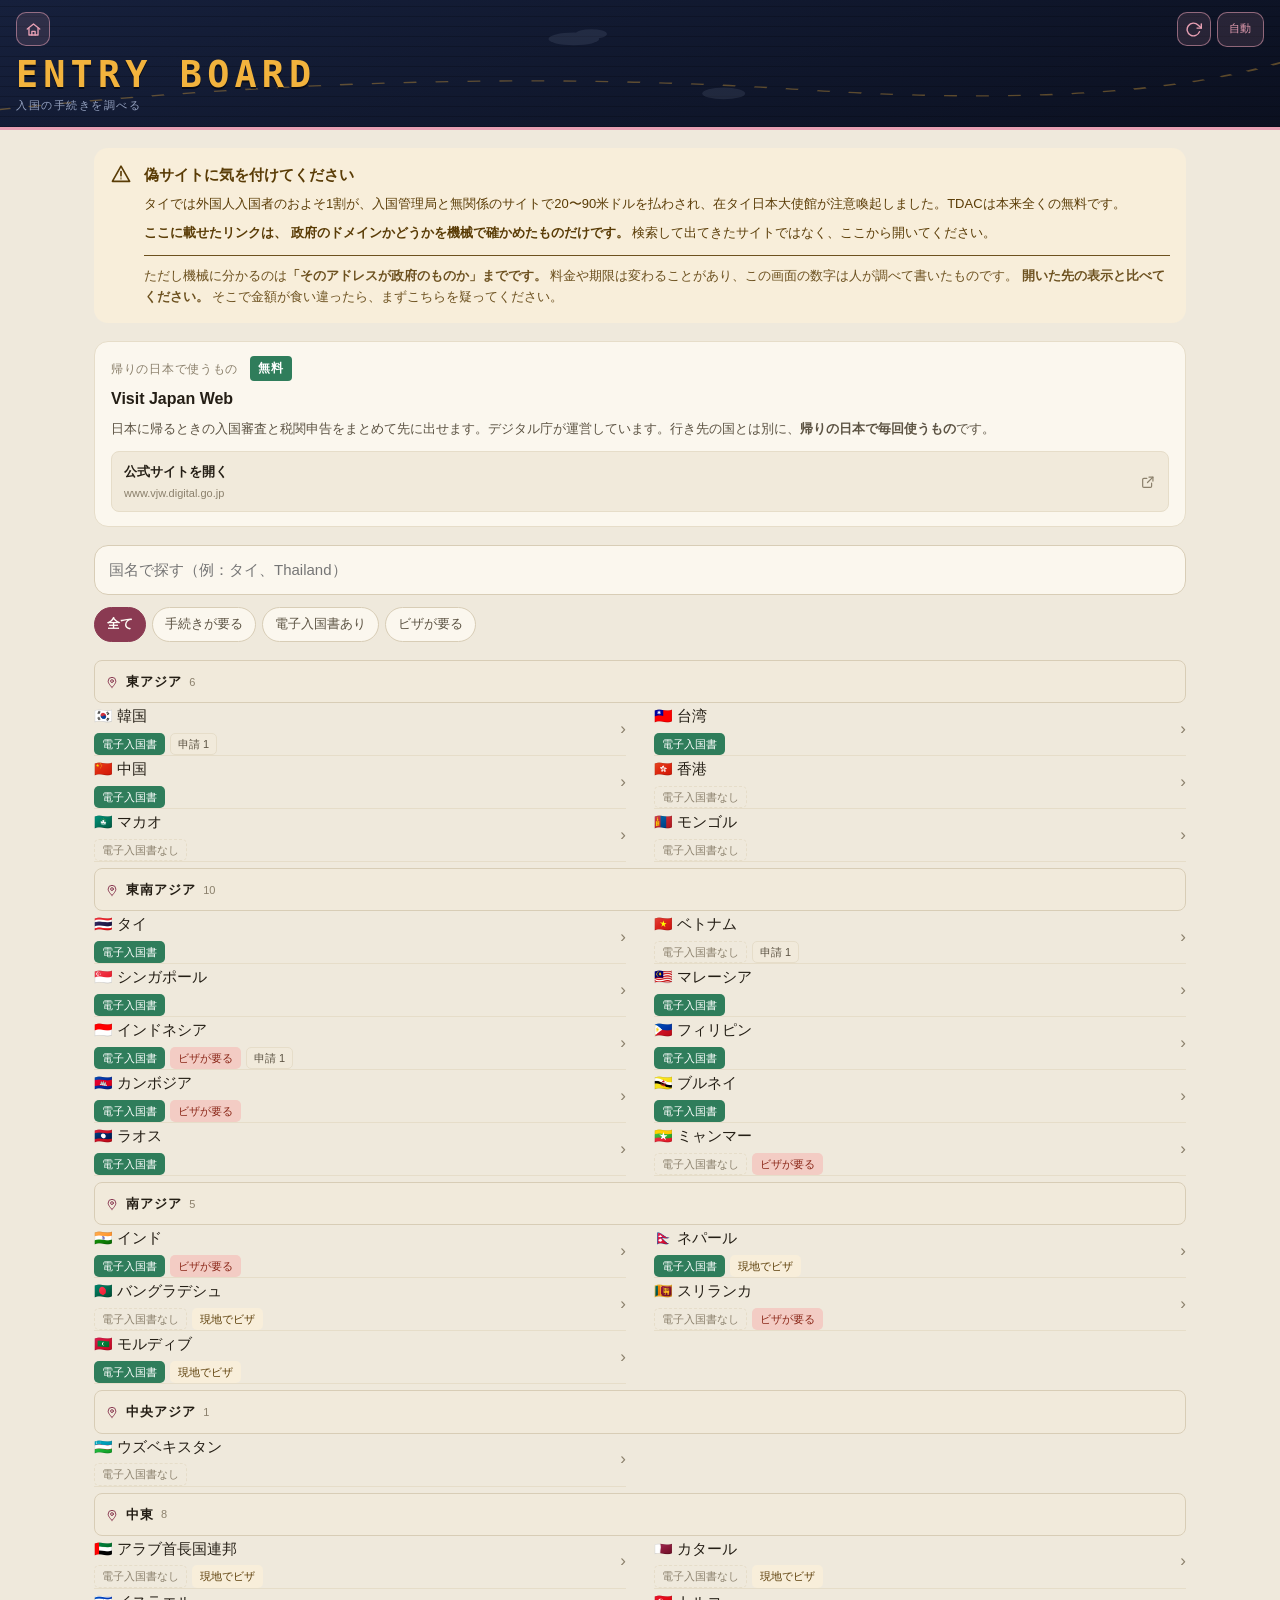
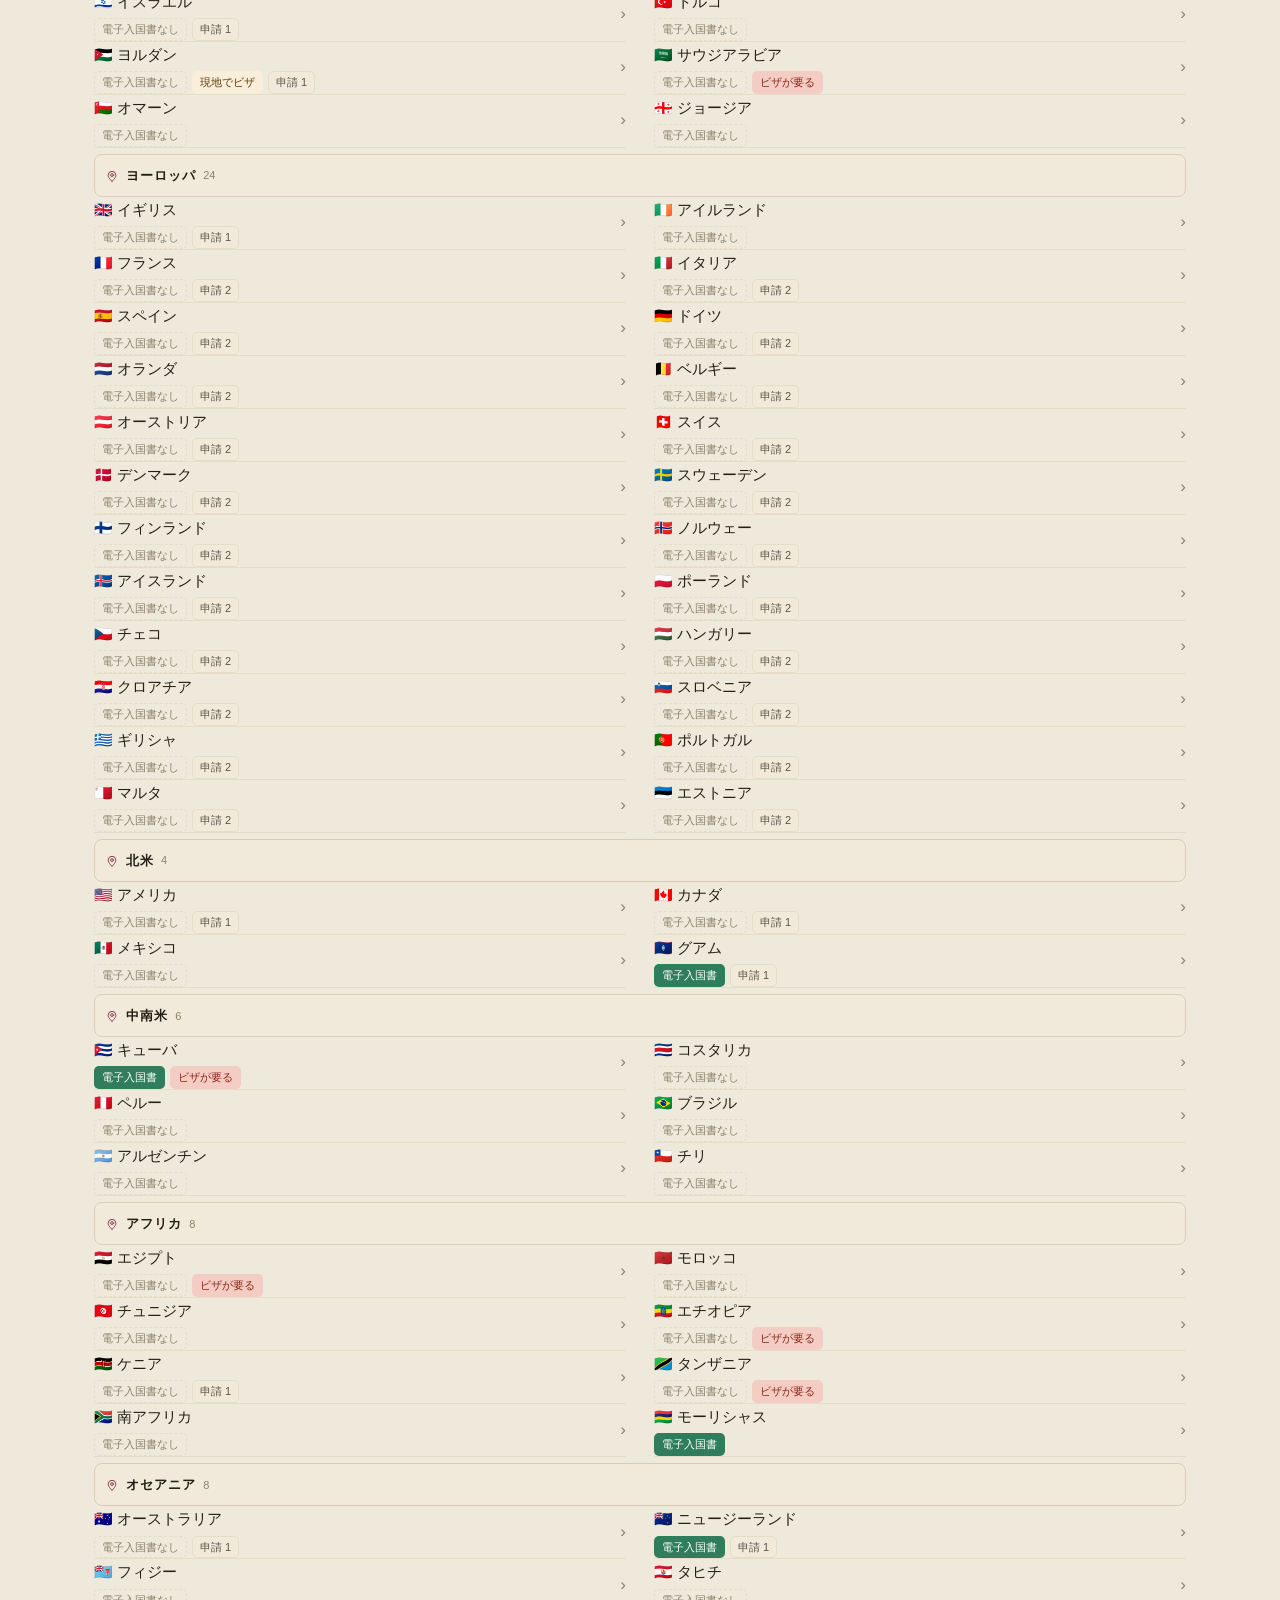
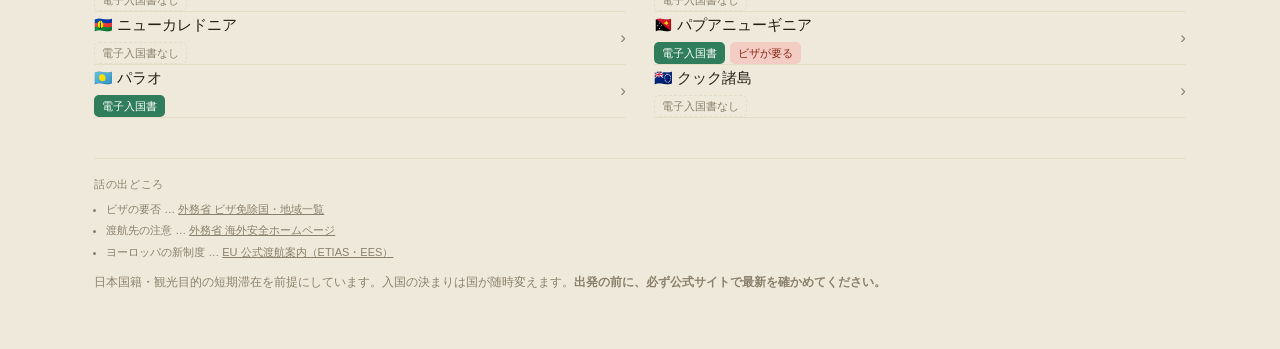
==== commit de8ef376: "更新 2026-11-24 15:52" ====
--- a/Entry-Board/index.html
+++ b/Entry-Board/index.html
@@ -28,11 +28,11 @@
 </script>
 <!-- ★ ?v= は「読み込み直させるための版番号」です。
      css か js を直したら、ここの数字をすべて同じ値に1つ上げてください。 -->
-<link rel="stylesheet" href="css/style.css?v=20261124a">
+<link rel="stylesheet" href="css/style.css?v=20261124b">
 <!-- 色と書体。style.css より後ろで読むこと（土台の色を上書きするため） -->
-<link rel="stylesheet" href="css/design.css?v=20261124a">
+<link rel="stylesheet" href="css/design.css?v=20261124b">
 <!-- 旅の道具箱 共通デザイン。着せ替えなので、いちばん後ろで読みます -->
-<link rel="stylesheet" href="css/travel.css?v=20261124a">
+<link rel="stylesheet" href="css/travel.css?v=20261124b">
 </head>
 <body class="paper">
 
@@ -171,7 +171,7 @@
     <div class="alert">
       <svg class="alert__i" aria-hidden="true"><use href="#i-warn"/></svg>
       <div class="alert__body">
-        <p class="alert__title">偽サイトに気をつけてください</p>
+        <p class="alert__title">偽サイトに気を付けてください</p>
         <p class="alert__text" id="warnText"></p>
         <p class="alert__text"><strong>ここに載せたリンクは、
           政府のドメインかどうかを機械で確かめたものだけです。</strong>
@@ -214,8 +214,8 @@
   <div class="sheet__body" id="sheetBody"></div>
 </aside>
 
-<script src="js/config.js?v=20261124a"></script>
-<script src="js/app.js?v=20261124a"></script>
-<script src="js/update.js?v=20261124a"></script>
+<script src="js/config.js?v=20261124b"></script>
+<script src="js/app.js?v=20261124b"></script>
+<script src="js/update.js?v=20261124b"></script>
 </body>
 </html>
